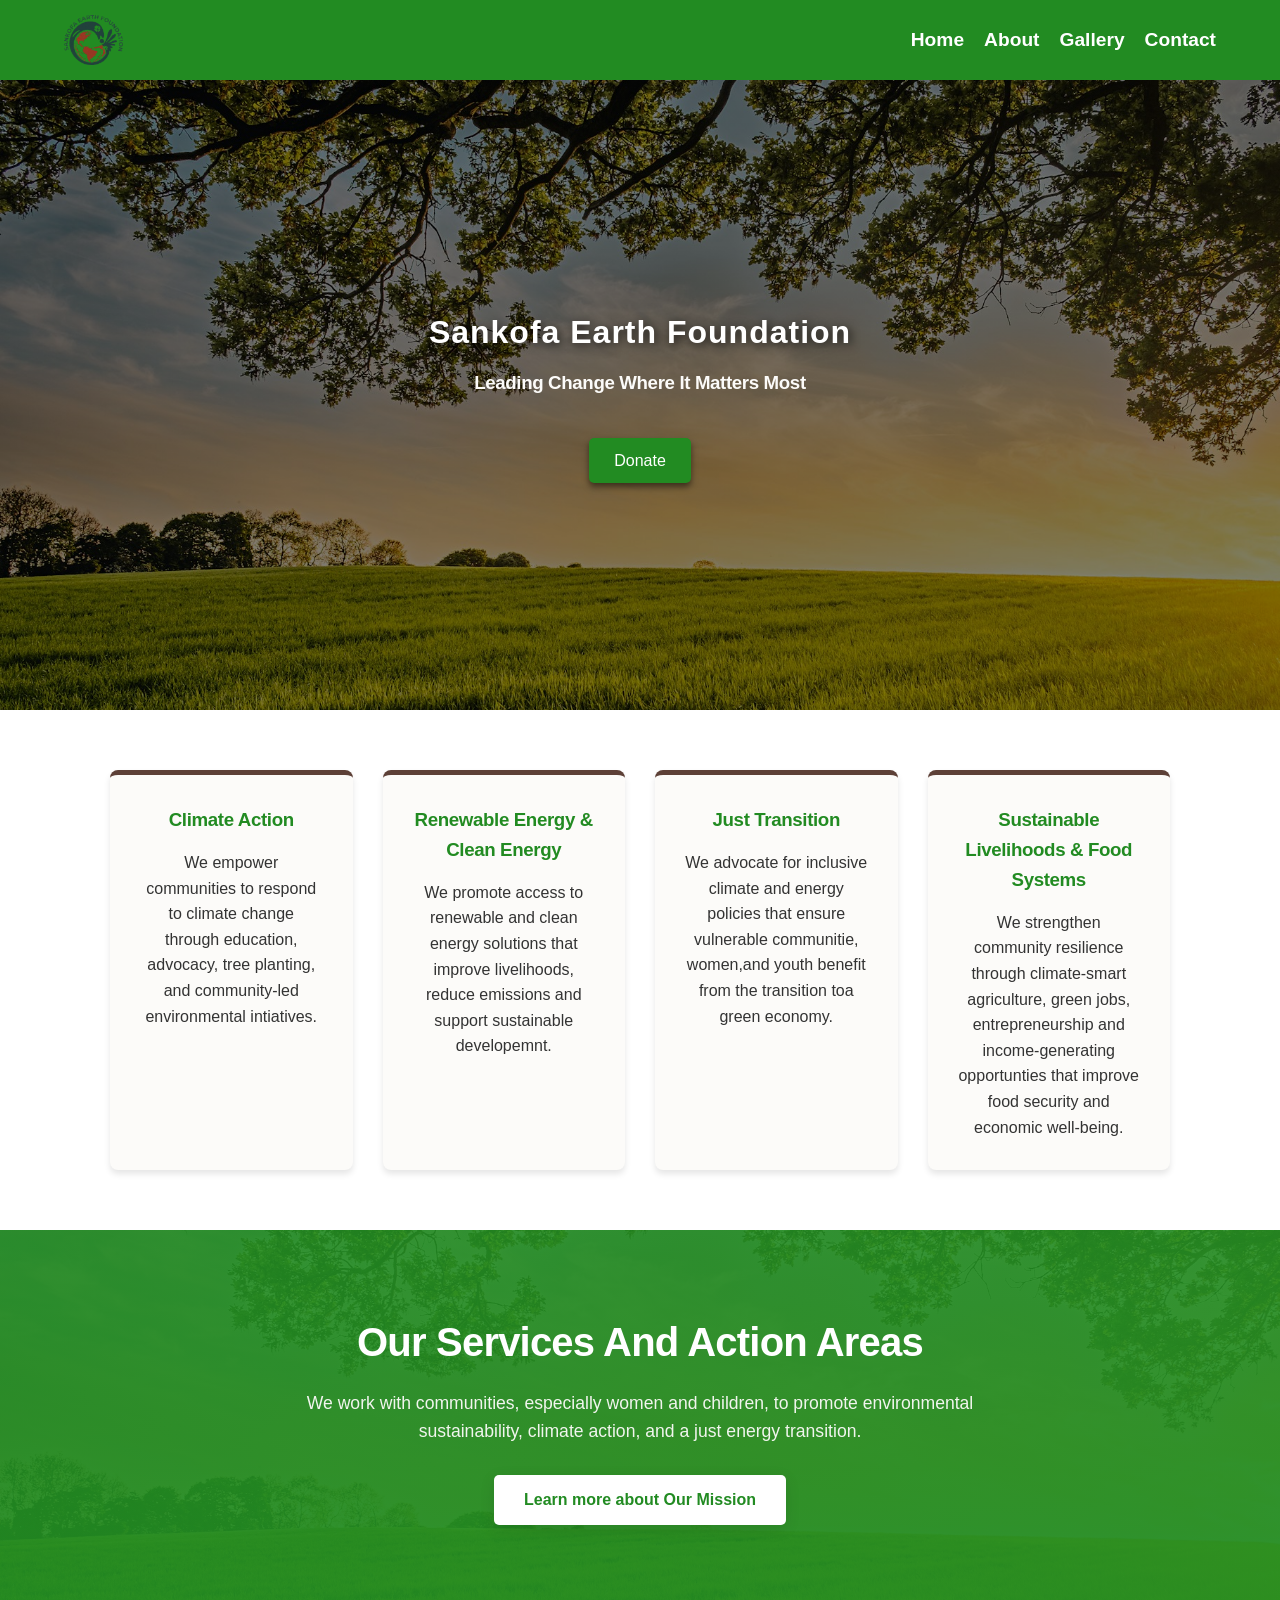
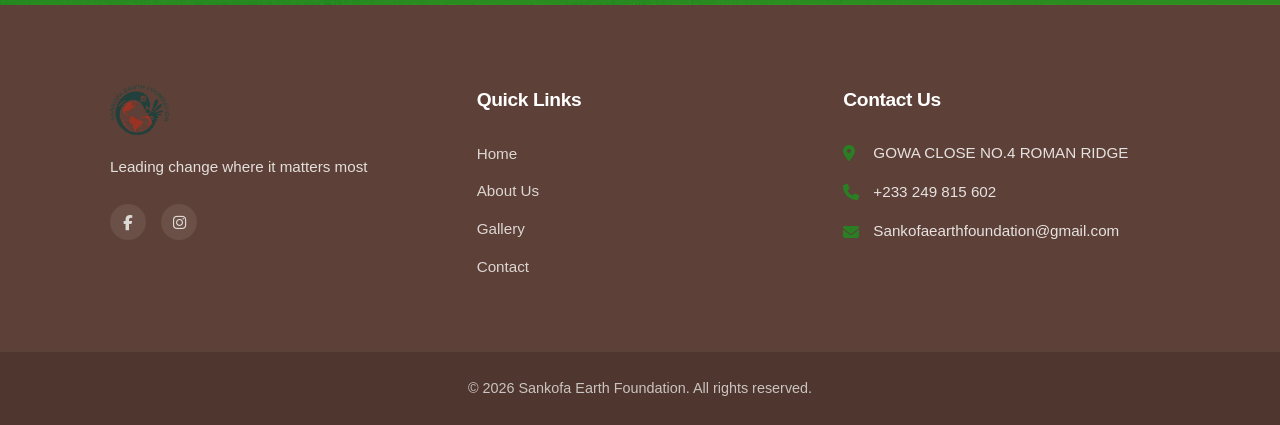
==== index.html @ bffb1e38 "Made a few changes to the footer and fixed some grammatical errors" ====
<!DOCTYPE html>
<html lang="en">
<head>
    <meta charset="UTF-8">
    <meta name="viewport" content="width=device-width, initial-scale=1.0">
    <title>Home</title>

    <link rel="stylesheet" href="styles.css">
    <link rel="stylesheet" href="https://cdnjs.cloudflare.com/ajax/libs/font-awesome/6.5.1/css/all.min.css">
</head>
<body>
   <header class="my-site-header">
   <div class="logo"><a href="index.html"><img src="images/g2.png" alt="Sankofa Earth Foundation"></a></div> 

   <input type="checkbox" id="menu-toggle" class="menu-checkbox">
   <label for="menu-toggle" class="hamburger-label">
    <span></span>
    <span></span>
    <span></span>
   </label>

   <nav class="nav-menu">
    <ul>
        <li><a href="index.html" class="active">Home</a></li>
        <li><a href="about.html">About</a></li>
        <li><a href="gallery.html">Gallery</a></li>
        <li><a href="contact.html">Contact</a></li>
    </ul>
   </nav>
</header>

<section class="hero">
    <div class="container">
<h1>Sankofa Earth Foundation</h1>
<h3>Leading Change Where It Matters Most</h3>

<a href="about.html" class="btn">Donate</a>
    </div>
</section>

<section class="mission">
<div class="container">
    <div class="mission-grid">

<div class="card">
<h3>Climate Action</h3>
<p>We empower communities to respond to climate change through education, advocacy, tree planting, and community-led environmental intiatives.</p>
</div>

<div class="card">
<h3>Renewable Energy & Clean Energy</h3>
<p>We promote access to renewable and clean energy solutions that improve livelihoods, reduce emissions and support sustainable developemnt.</p>
</div>

<div class="card">
    <h3>Just Transition</h3>
    <p>We advocate for inclusive climate and energy policies that ensure vulnerable communitie, women,and youth benefit from the transition toa green economy.</p>
</div>

<div class="card">
    <h3>Sustainable Livelihoods & Food Systems</h3>
    <p>We strengthen community resilience through climate-smart agriculture, green jobs, entrepreneurship and income-generating opportunties that improve food security and economic well-being.</p>
</div>

</div>
</div>
</section>

<section>
<div class="gallery-divider-banner">
    <div class="container divider-content">
        <h2>Our Services And Action Areas</h2>
        <p>We work with communities, especially women and children, to promote environmental sustainability, climate action, and a just energy transition.</p>
        <a href="about.html" class="banner-btn">Learn more about Our Mission</a>
    </div>
</div>    
</section>

<footer>
  <div class="container footer-grid">
    
    <div class="footer-col brand-col">
      <div class="logo">
        <img src="./images/g2.png" alt="Sankofa Earth Foundation" style="height: 50px;">
      </div>
      <p class="footer-desc">
        Leading change where it matters most
      </p>
      <div class="footer-socials">
        <a href="#" class="social-icon"><i class="fa-brands fa-facebook-f"></i></a>
        <a href="#" class="social-icon"><i class="fa-brands fa-instagram"></i></a>
      </div>
    </div>

    <div class="footer-col">
      <h3>Quick Links</h3>
      <ul>
        <li><a href="index.html">Home</a></li>
        <li><a href="about.html">About Us</a></li>
        <li><a href="gallery.html">Gallery</a></li>
        <li><a href="contact.html">Contact</a></li>
      </ul>
    </div>

    <div class="footer-col contact-col">
      <h3>Contact Us</h3>
      <p><i class="fa-solid fa-location-dot"></i> GOWA CLOSE NO.4 ROMAN RIDGE</p>
    
      <p><i class="fa-solid fa-phone"></i> +233 249 815 602</p>
      <p><i class="fa-solid fa-envelope"></i> Sankofaearthfoundation@gmail.com</p>
    </div>

  </div>

  <div class="footer-bottom">
    <div class="container">
      <p>&copy; 2026 Sankofa Earth Foundation. All rights reserved.</p>
    </div>
  </div>
</footer>

</body>
</html>
---- styles.css ----
:root {
    --forest-green:#228B22;
    --earth-brown: #5D4037;
    --off-white: #FCFBF9;
    --dark-text: #2C2C2C;
}

* {
    margin: 0;
    padding: 0;
    box-sizing: border-box;
}

body {
    font-family: 'Segoe UI', 'Segoe UI', Tahoma, Geneva, Verdana, sans-serif;
    color: #333333;
    line-height: 1.6;
    background-color: #ffffff;
}

h1, h2, h3, h4, h5, h6 {
    font-family: 'Segoe UI', Tahoma, Geneva, Verdana, sans-serif;
    color: var(--off-white);
    letter-spacing: -0.02em;
    font-weight: 700;
}

header {
    display: flex;
    justify-content: space-between;
    align-items: center;
    padding: 20px 5%;
    background-color: var(--forest-green);
    color: white;
}

header ul {
    display: flex;
    list-style: none;
}

header li {
    margin-left: 20px;
}

header a {
    font-family: 'Segoe UI', Tahoma, Geneva, Verdana, sans-serif;
    color: white;
    text-decoration: none;
    font-size: 1.2rem;
    font-weight: 600;
    transition: color 0.2s ease;
}

header a:hover {
    color: var(--earth-brown);
}

.logo img {
    height: 65px;
    width: auto;
    max-width: 100%;
    display: block;
}

.menu-checkbox {
    display: none;
}

.hamburger-label {
    display: none;
    cursor: pointer;
    flex-direction: column;
    gap: 5px;
    width: 30px;
}

.hamburger-label span {
    display: block;
    height: 3px;
    width: 100%;
    background-color: white;
    border-radius: 2px;
    transition: all 0.3s ease;
}

.hero {
    height: 70vh;
    display: flex;
    justify-content: center;
    align-items: center;
    text-align: center;
    background: linear-gradient(rgba(0,0,0,0.5),rgba(0,0,0,0.5)), url('./images/hero-bg.jpg');
    background-size: cover;
    background-position: center;
    background-attachment: fixed;
    color: white;
}

.hero h1{
    font-size: 3rem;
    margin-bottom: 10px;
    color: white;
    text-shadow: 2px 2px 10px rgba(0,0, 0, 0.7);
    font-weight: 700;
    letter-spacing: 1px;
}

.btn {
    box-shadow: 0 4px 6px rgba(0,0, 0, 0.5);
    transition: all 0.3s cubic-bezier(0.25, 0.8, 0.25, 1);
    display: inline-block;
    background-color: var(--forest-green);
    color: white;
    margin-top: 40px;
    padding: 10px 25px;
    text-decoration: none;
    border-radius: 5px;
}

.btn:hover{
    background-color: var(--earth-brown);
    transform: translateY(-2px);
    box-shadow: 0 7px 14px rgba(34, 139, 34, 0.2);
}

.container {
    max-width: 1100px;
    margin: 0 auto;
    padding: 0 20px;
}

.mission {
    padding: 60px 0;
    background-color: white;
}

.mission-grid {
    display: flex;
    gap: 30px;
}

.card {
    flex: 1;
    padding: 30px;
    background-color: var(--off-white);
    border-top: 5px solid var(--earth-brown);
    text-align: center;
    border-radius: 8px;
    box-shadow: 0 4px 6px rgba(0,0,0,0.1);
}

.card h3 {
    margin-bottom: 15px;
    color: var(--forest-green);
}

.hero h1{
    font-size: 2rem;
}

footer {
    background-color: var(--earth-brown);
    color: white;
    padding: 80px 0 0 0; 
    margin-top: 0 !important;
    border: none;
    text-align: left;
}

.footer-grid {
    display: flex;
    justify-content: space-between;
    gap: 40px;
    padding-bottom: 60px;
}

.footer-col {
    flex: 1;
}

/* Customizing specific columns */
.brand-col .logo {
    margin-bottom: 20px;
}

.footer-desc {
    color: var(--off-white);
    font-size: 0.95rem;
    opacity: 0.85;
    line-height: 1.6;
    margin-bottom: 25px;
    max-width: 320px;

}

.footer-col h3 {
    color: white;
    font-size: 1.2rem;
    margin-bottom: 25px;
    position: relative;
}

/* Clean lists for links */
.footer-col ul {
    list-style: none;
    padding: 0;
}

.footer-col li {
    margin-bottom: 12px;
}

.footer-col a {
    color: var(--off-white);
    text-decoration: none;
    font-size: 0.95rem;
    opacity: 0.8;
    transition: all 0.3s ease;
}

.footer-col a:hover {
    opacity: 1;
    color: var(--forest-green);
    padding-left: 5px; /* Subtle nudge animation on hover */
}

/* Contact information styles */
.contact-col p {
    font-size: 0.95rem;
    margin-bottom: 15px;
    opacity: 0.85;
    display: flex;
    align-items: center;
    gap: 10px;
}

.contact-col i {
    color: var(--forest-green); /* Green accents for icons */
    font-size: 1rem;
    width: 20px;
}

/* Brand social icons */
.footer-socials {
    display: flex;
    gap: 15px;
}

.footer-socials .social-icon {
    display: inline-flex;
    align-items: center;
    justify-content: center;
    width: 36px;
    height: 36px;
    background-color: rgba(255, 255, 255, 0.1);
    color: white;
    border-radius: 50%;
    transition: all 0.3s ease;
}

.footer-socials .social-icon:hover {
    background-color: var(--forest-green);
    transform: translateY(-3px);
}

/* Bottom Bar styling */
.footer-bottom {
    background-color: rgba(0, 0, 0, 0.15); 
    padding: 25px 0;
    text-align: center;
    border-top: 1px solid rgba(255, 255, 255, 0.05);
}

.footer-bottom p {
    font-size: 0.9rem;
    opacity: 0.7;
}

.concept-grid {
    display: flex;
    flex-wrap: wrap;
    justify-content: center;
    gap: 20px;
    padding: 40px 0;
}

.concept-card {
    background: #ffffff;
    width: 260px;
    padding: 40px 20px;
    border-radius: 12px;
    text-align: center;
    box-shadow: 0 10px 25px rgba(0,0,0,0.8);
    border: 1px solid #f0f0f0;
    transition: transform 0.3s ease;
}

.concept-card:hover {
    transform: translateY(-5px);
    border-color: transparent;
    box-shadow: 0 10px 20px rgba(0, 0, 0, 0.15);
}

.concept-icon img {
    width: 200px;
    height: auto;
    margin-bottom: 40px;
}

.concept-card h3 {
    color: var(--forest-green);
    font-size: 1.2rem;
    margin-bottom: 20px;
}

.circle-btn {
    display: inline-flex;
    align-items: center;
    justify-content: center;
    width: 35px;
    height: 35px;
    background-color: var(--earth-brown);
    color: white;
    border-radius: 50%;
    text-decoration: none;
    font-weight: bold;
}

.concept-title {
    font-size: 2.5rem;
    justify-content: center;
    text-align: center;
    color: var(--earth-brown);
    padding: 80px 0;
    margin-bottom: 40px;
}

.text-design {
    font-weight: bolder;
    font-size: 1.2rem;
}

.sankofa-quote {
    background-color: #228B22;
}

.concept {
    padding: 80px 0;
    background: linear-gradient(to bottom, #f9fbf9, #ffffff);
    text-align: center;
}

.blog-preview {
    background-color: #ffffff;
    padding: 80px 0;
    text-align: center;
}

.subtitle {
    color: var(--forest-green);
    font-weight: bold;
    text-transform: uppercase;
    letter-spacing: 1px;
    margin-bottom: 10px;
}

.main-title {
    font-size: 2.5rem;
    color: var(--off-white);
    line-height: 1.2;
    margin-bottom: 50px;
}

.blog-preview-green {
    background-color: var(--off-white);
    padding: 80px 0;
    text-align: center;
    margin-bottom: 0 !important;
    padding-bottom: 80px;
}

.subtitle-white {
    color: var(--forest-green);
    font-weight: bold;
    text-transform: uppercase;
    margin-bottom: 10px;
    opacity: 0.9;
}

.main-title-white {
    font-size: 2.5rem;
    color: var(--forest-green);
    line-height: 1.2;
    margin-bottom: 40px;
}

.contact-form input, .contact-form textarea {
    width: 100%;
    padding: 15px;
    margin-bottom: 25px;
    border: 1px solid #e0e0e0;
    border-radius: 8px;
    background-color: #f9fbf9;
    font-family: inherit;
    transition: all 0.3s ease;
}

.contact-info p{
    margin-bottom: 15px;
    font-size: 1.1rem;
}

.contact-info strong {
    color: var(--forest-green);
}

.contact-form, .contact-info {
    flex: 1;
}

.contact-form .btn {
    width: 100%;
    padding: 15px;
    background-color: var(--forest-green);
    color: white;
    border: none;
    cursor: pointer;
}

.split-view {
    display: flex;
    gap: 80px;
    align-items: center;
    padding: 100px 0;
}

.contact-form h2, .contact-info h2 {
    margin-bottom: 30px;
    font-size: 2rem;
    color: var(--earth-brown);
}

.contact-form input:focus, .contact-form textarea:focus {
    background-color: #ffffff;
    border-color: var(--forest-green);
    box-shadow: 0 0 8px rgba(34, 139, 34, 0.2);
    outline: none;
}

.nav ul li a.active {
    color: var(--earth-brown);
    font-weight: bold;
    border-bottom: 2px solid var(--earth-brown);
}

.photo-grid {
    display: grid;
    grid-template-columns: repeat(3, 1fr);
    gap: 20px;
    padding: 40px 0;
}

.photo-item {
    overflow: hidden;
    border-radius: 8px;
    height: 250px;
    background-color: #eee;
}

.photo-item img {
    width: 100%;
    height: 100%;
    object-fit: cover;
    transition: transform 0.3s ease; 
}

/* --- Team Section Base (Desktop Layout) --- */
.team-section {
  padding: 80px 0;
  background-color: var(--off-white);
  text-align: center;
}

.team-grid {
  display: flex;
  justify-content: center;
  gap: 40px;
  margin-top: 50px;
}

.team-card {
  flex: 1;
  display: flex;
  flex-direction: column;
  align-items: center;
  max-width: 220px;
}

.avatar-container {
  position: relative; 
  width: 150px;
  height: 150px;
  margin-bottom: 20px;
}

.team-avatar {
  width: 100%;
  height: 100%;
  object-fit: cover;
  border-radius: 50%; 
  background-color: #eee;
}

.member-name {
  font-size: 1.1rem;
  color: var(--dark-text);
  font-weight: 600;
}

.team-social-popup {
  position: absolute;
  bottom: -15px;
  left: 50%;
  transform: translateX(-50%) translateY(10px); 
  background-color: #1a1a1a; 
  display: flex;
  gap: 12px;
  padding: 8px 15px;
  border-radius: 4px;
  opacity: 0; 
  visibility: hidden;
  transition: all 0.3s ease;
  box-shadow: 0 4px 10px rgba(0,0,0,0.2);
}

.team-social-popup::before {
  content: '';
  position: absolute;
  top: -6px;
  left: 50%;
  transform: translateX(-50%);
  border-width: 0 6px 6px 6px;
  border-style: solid;
  border-color: transparent transparent #1a1a1a transparent;
}

.team-social-popup a {
  color: #ffffff;
  font-size: 0.85rem;
  transition: color 0.2s ease;
}

.team-social-popup a:hover {
  color: var(--forest-green); 
}

.avatar-container:hover .team-social-popup {
  opacity: 1;
  visibility: visible;
  transform: translateX(-50%) translateY(0); 
}

.section-title {
    font-size: 2.2rem;
    color: var(--earth-brown);
    text-align: center;
    margin: 50px;
}

.gallery-pics h2 {
    align-items: center;
    text-align: center;
    color: var(--forest-green);
    font-size:2.2rem;
    text-align: center;
    max-width: 800px;
    margin: 60px auto;
    line-height: 1.4;
}

.gallery-pics h2 strong {
    color: var(--earth-brown);
}

.vision {
    font-size: 1.4rem;
    justify-content: center;
    text-align: center;
    padding: 40px;
}

.vision h3 {
    color: var(--forest-green);
    font-weight: bolder;
}

.my-site-header {
    background-color: var(--forest-green);
    padding: 15px 5%;
    display: flex;
    justify-content: space-between;
    align-items: center;
}

.my-site-header .logo img {
    height: 50px;
    width: auto;
}

html {
    scroll-behavior: smooth;
}

h1, h2, h3 {
    letter-spacing: -0.02em;
    font-weight: 700;
}

.extra-info {
    font-size: x-large;
    color: #228B22;
}

.social-container {
    display: flex;
    gap: 20px;
    justify-content: center;
    padding: 10px;
}

.social-icon {
    font-size: 30px;
    color: #555555;
    text-decoration: none;
    transition: color 0.3s ease, transform 0.3s ease;
}

.facebook:hover {
    color: #1877f2;
    transform: scale(1.1);
}

.instagram:hover {
    color: #E1306C;
    transform: scale(1.1);
}

.gallery-divider-banner {
    background-color: var(--forest-green);
    background: linear-gradient(rgba(34, 139, 34, 0.9), rgba(34, 139, 34, 0.95)), url('./images/hero-bg.jpg');
    background-size: cover;
    background-position: center;
    padding: 80px 0;
    text-align: center;
    color: white;
    width: 100%;
}

.divider-content h2 {
    font-size: 2.5rem;
    color: white !important;
    margin-bottom: 15px;
    font-weight: 700;
}

.divider-content p {
    font-size: 1.1rem;
    color: var(--off-white);
    max-width: 750px;
    margin: 0 auto 30px auto;
    opacity: 0.95;
    line-height: 1.6;
}

.banner-btn {
    display: inline-block;
    background-color: white;
    color: var(--forest-green) !important;
    padding: 12px 30px;
    text-decoration: none;
    border-radius: 5px;
    font-weight: 600;
    transition: all 0.3s ease;
    box-shadow: 0 4px 15px rgba(0, 0, 0, 0.1);
}

.banner-btn:hover {
    background-color: var(--earth-brown);
    color: white !important;
    transform: translate(-2px);
    box-shadow: 0 6px 20px rgba(0, 0, 0, 0.15);
}

/* ===================================================
   CONTACT PAGE MAP VIEW STYLING
   =================================================== */
.contact-map-section {
    width: 100%;
    height: 450px;
    margin-top: 60px; 
    display: block;
    line-height: 0; 
    background-color: var(--off-white);
}

.contact-map-section iframe {
    width: 100%;
    height: 100%;
    filter: grayscale(10%) contrast(105%); 
    transition: filter 0.3s ease;
}

.contact-map-section iframe:hover {
    filter: grayscale(0%) contrast(100%);
}




/* ===================================================
   MEDIA QUERIES (Organized cleanly by width rules)
   =================================================== */

/* Tablet Responsive Views */
@media (max-width: 900px){
    .photo-grid {
        grid-template-columns: repeat(2, 1fr);
    }
}

/* Global Mobile Viewports */
@media screen and (max-width: 768px) {
    header, .my-site-header {
        display: flex !important;
        flex-direction: row !important;
        justify-content: space-between !important;
        align-items: center !important;
        position: relative;
        padding: 15px 5%;
    }
 
    header nav ul a, .nav-menu ul a {
        font-size: 1.3rem !important;
    }

    logo img {
        height: 50px !important;
    }

    .hero {
        background-attachment: scroll !important;
        height: 50vh;
    }

    header ul {
        flex-direction: column;
        gap: 10px;
        padding: 0;
    }

.hamburger-label {
    display: flex !important;
}

    .nav-menu {
position: absolute;
top: 100%;
left: 0;
width: 100%;
background-color: var(--forest-green);
max-height: 0;
overflow: hidden;
transition: max-height 0.3s ease-in-out;
z-index: 100;
}

    .nav-menu ul {
        display: flex;
        flex-direction: column !important;
        align-items: center;
        gap: 15px;
        padding: 20px 0;
        list-style: none;
    }

    header li, .my-site-header li {
        margin-left: 0 !important;
    }

    .menu-checkbox:checked ~ .nav-menu {
        max-height: 300px !important;
    }

    .menu-checkbox:checked + .hamburger-label span:nth-child(1) {
        transform: rotate(45deg) translate(5px, 5px);
    }

    .menu-checkbox:checked + .hamburger-label span:nth-child(2) {
        opacity: 0;
    }

    .menu-checkbox:checked + .hamburger-label span:nth-child(3) {
        transform: rotate(-45deg) translate(6px, -7px);
    }

    .hero h1 {
        font-size: 1.8rem !important;
    }

    .main-title, .main-title-white, .concept-title {
        font-size: 1.8rem;
        padding: 30px 10px;
        margin-bottom: 20px;
    }

    .section-title {
        font-size: 1.6rem;
        margin: 25px 10px;
    }

    .container {
        padding: 0 15px;
    }

    .mission, .concept, .blog-preview, .blog-preview-green {
        padding: 40px 15px;
    }

    .footer-grid {
        flex-direction: column;
        gap: 40px;
        text-align: center;
    }

    .footer-col {
        display: flex;
        flex-direction: column;
        align-items: center;
    }

    .footer-socials {
        justify-content: center;
    }

    .contact-col p {
        justify-content: center;
    }

    .footer-desc {
        max-width: 100%;
    }

    .mission-grid, .split-view { 
        flex-direction: column;
        gap: 40px;
    }

    .vision {
        font-size: 1.1rem;
        padding: 20px 10px;
    }

    .team-grid {
        flex-direction: column;
        align-items: center;
        gap: 50px;
    }

    .team-card {
        flex: 1;
        display: flex;
        flex-direction: column;
        align-items: center;
        max-width: 220px;
        text-align: center;
    }

    .gallery-divider-banner {
        padding: 50px 20px !important;
    }

    .divider-content h2 {
        font-size: 1.8rem !important;
    }


    .contact-map-section {
        height: 320px !important; 
        margin-top: 40px;
    }

}

/* Extra Small Mobile Layouts */
@media (max-width: 600px) {
    .photo-grid {
        grid-template-columns: 1fr;
    }
}
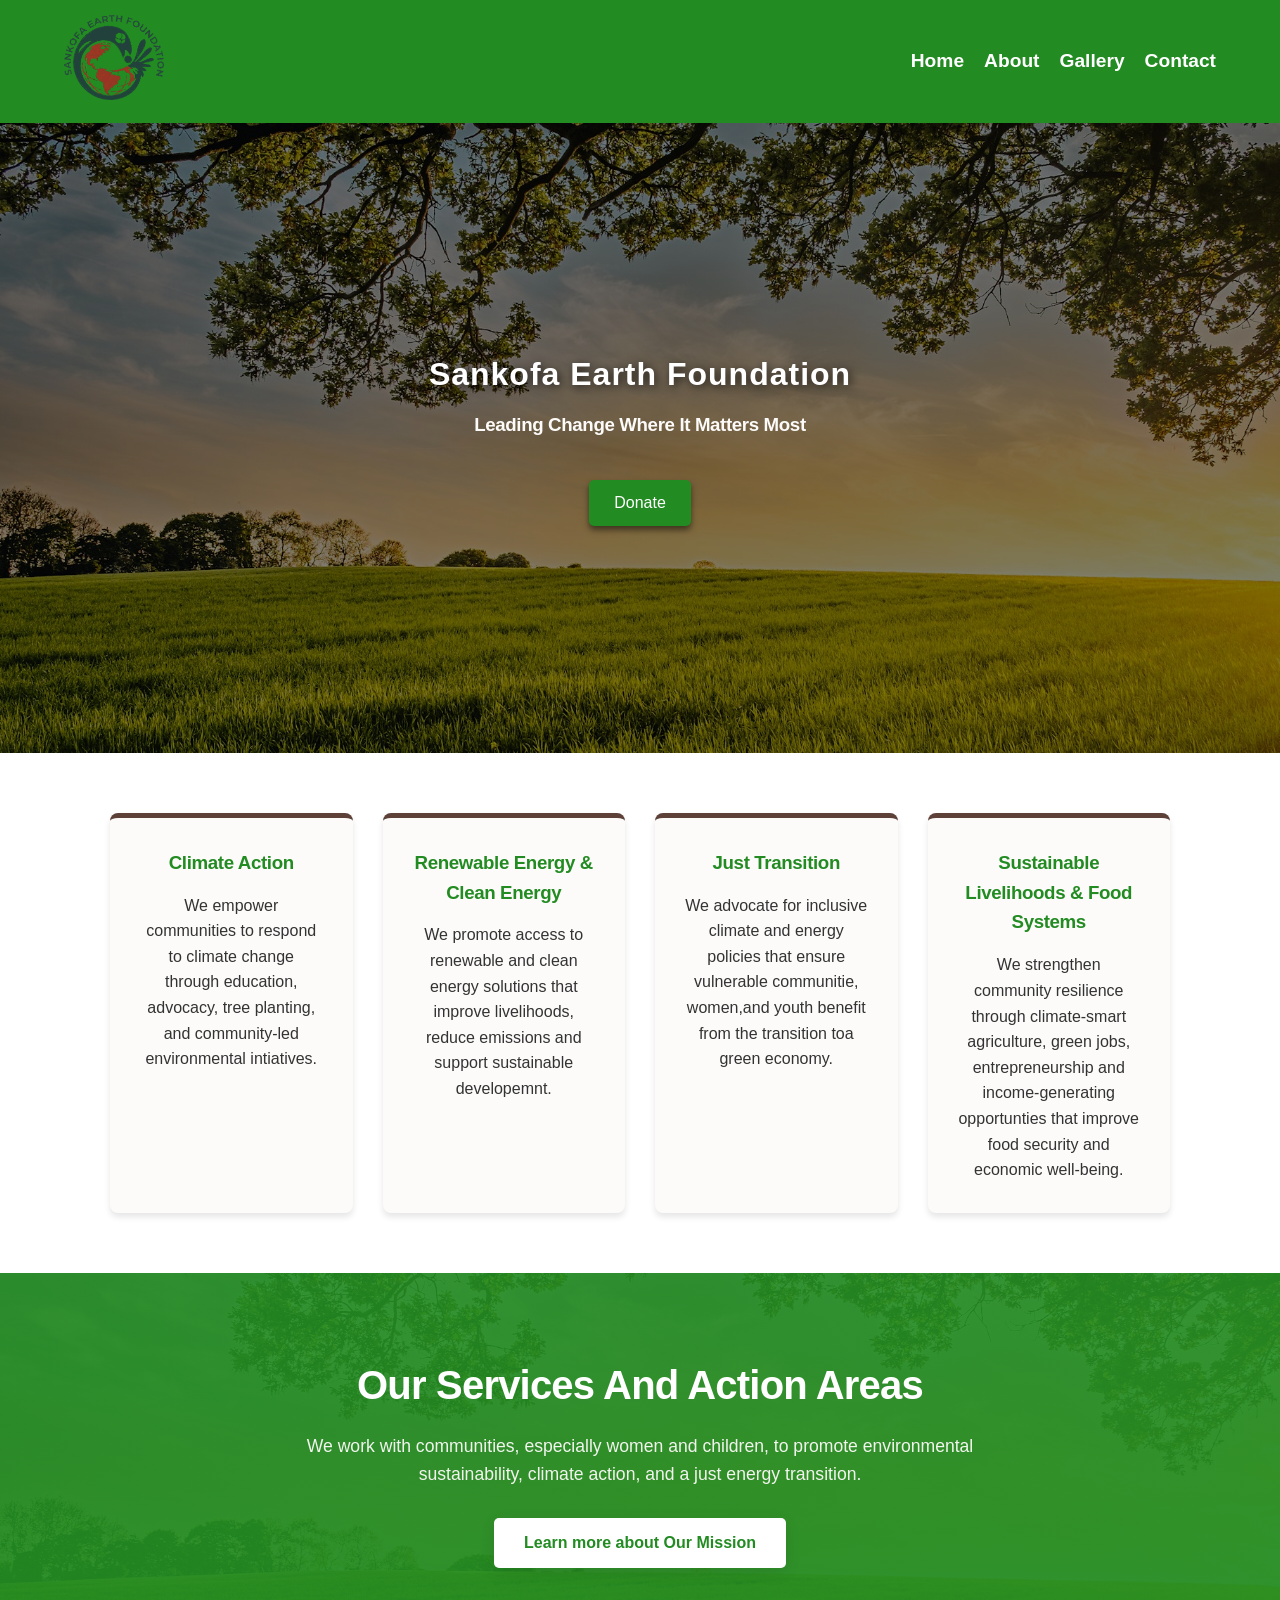
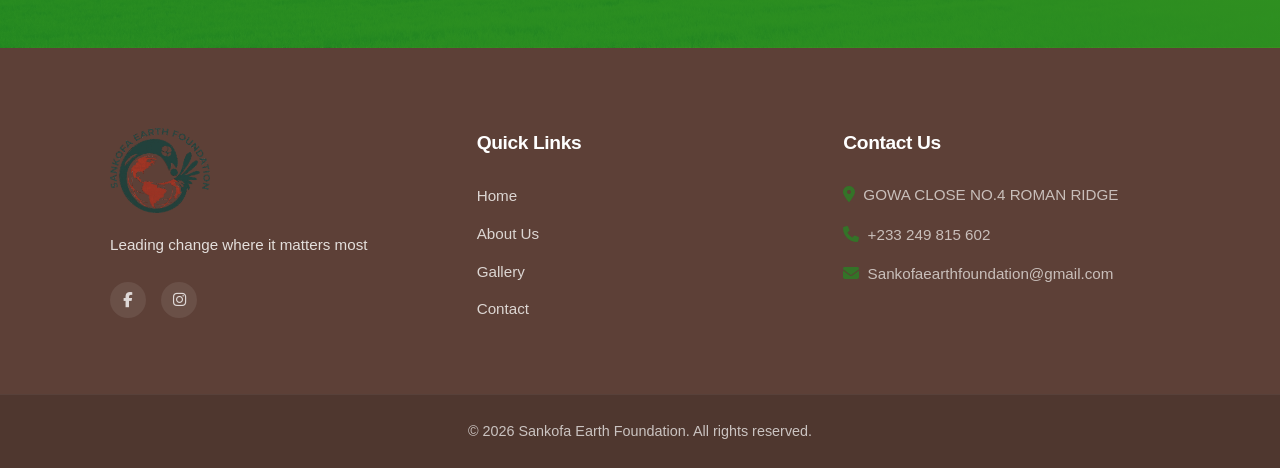
==== commit 9a5ae8ad: "worked on social links in the footer and worked on form for contact page" ====
--- a/index.html
+++ b/index.html
@@ -87,8 +87,8 @@
         Leading change where it matters most
       </p>
       <div class="footer-socials">
-        <a href="#" class="social-icon"><i class="fa-brands fa-facebook-f"></i></a>
-        <a href="#" class="social-icon"><i class="fa-brands fa-instagram"></i></a>
+        <a href="https://www.facebook.com/share/17nPXtnWMn/" class="social-icon"><i class="fa-brands fa-facebook-f"></i></a>
+        <a href="https://www.instagram.com/p/DZ0XT1hjO1_/?img_index=4&igsh=MW5reG1qZGVjbDJneQ==" class="social-icon"><i class="fa-brands fa-instagram"></i></a>
       </div>
     </div>
 
@@ -104,10 +104,10 @@
 
     <div class="footer-col contact-col">
       <h3>Contact Us</h3>
-      <p><i class="fa-solid fa-location-dot"></i> GOWA CLOSE NO.4 ROMAN RIDGE</p>
+      <p><a href="https://maps.app.goo.gl/UdKcqqeoEw8A9JYL8" target="_blank" rel="noopener noreferrer" class="footer-map-link"><i class="fa-solid fa-location-dot"></i>GOWA CLOSE NO.4 ROMAN RIDGE</a></p>
     
-      <p><i class="fa-solid fa-phone"></i> +233 249 815 602</p>
-      <p><i class="fa-solid fa-envelope"></i> Sankofaearthfoundation@gmail.com</p>
+      <p><a href="tel:+233249815602" class="footer-map-link"><i class="fa-solid fa-phone"></i> +233 249 815 602</a></p>
+      <p><a href="mailto:Sankofaearthfoundation@gmail.com" class="footer-map-link"> <i class="fa-solid fa-envelope"></i> Sankofaearthfoundation@gmail.com </a></p>
     </div>
 
   </div>
--- a/styles.css
+++ b/styles.css
@@ -57,12 +57,15 @@
 }
 
 .logo img {
-    height: 65px;
-    width: auto;
+    height: 85px !important;
+    width: auto !important;
     max-width: 100%;
     display: block;
 }
 
+.logo a {
+    display: inline-block;
+}
 .menu-checkbox {
     display: none;
 }
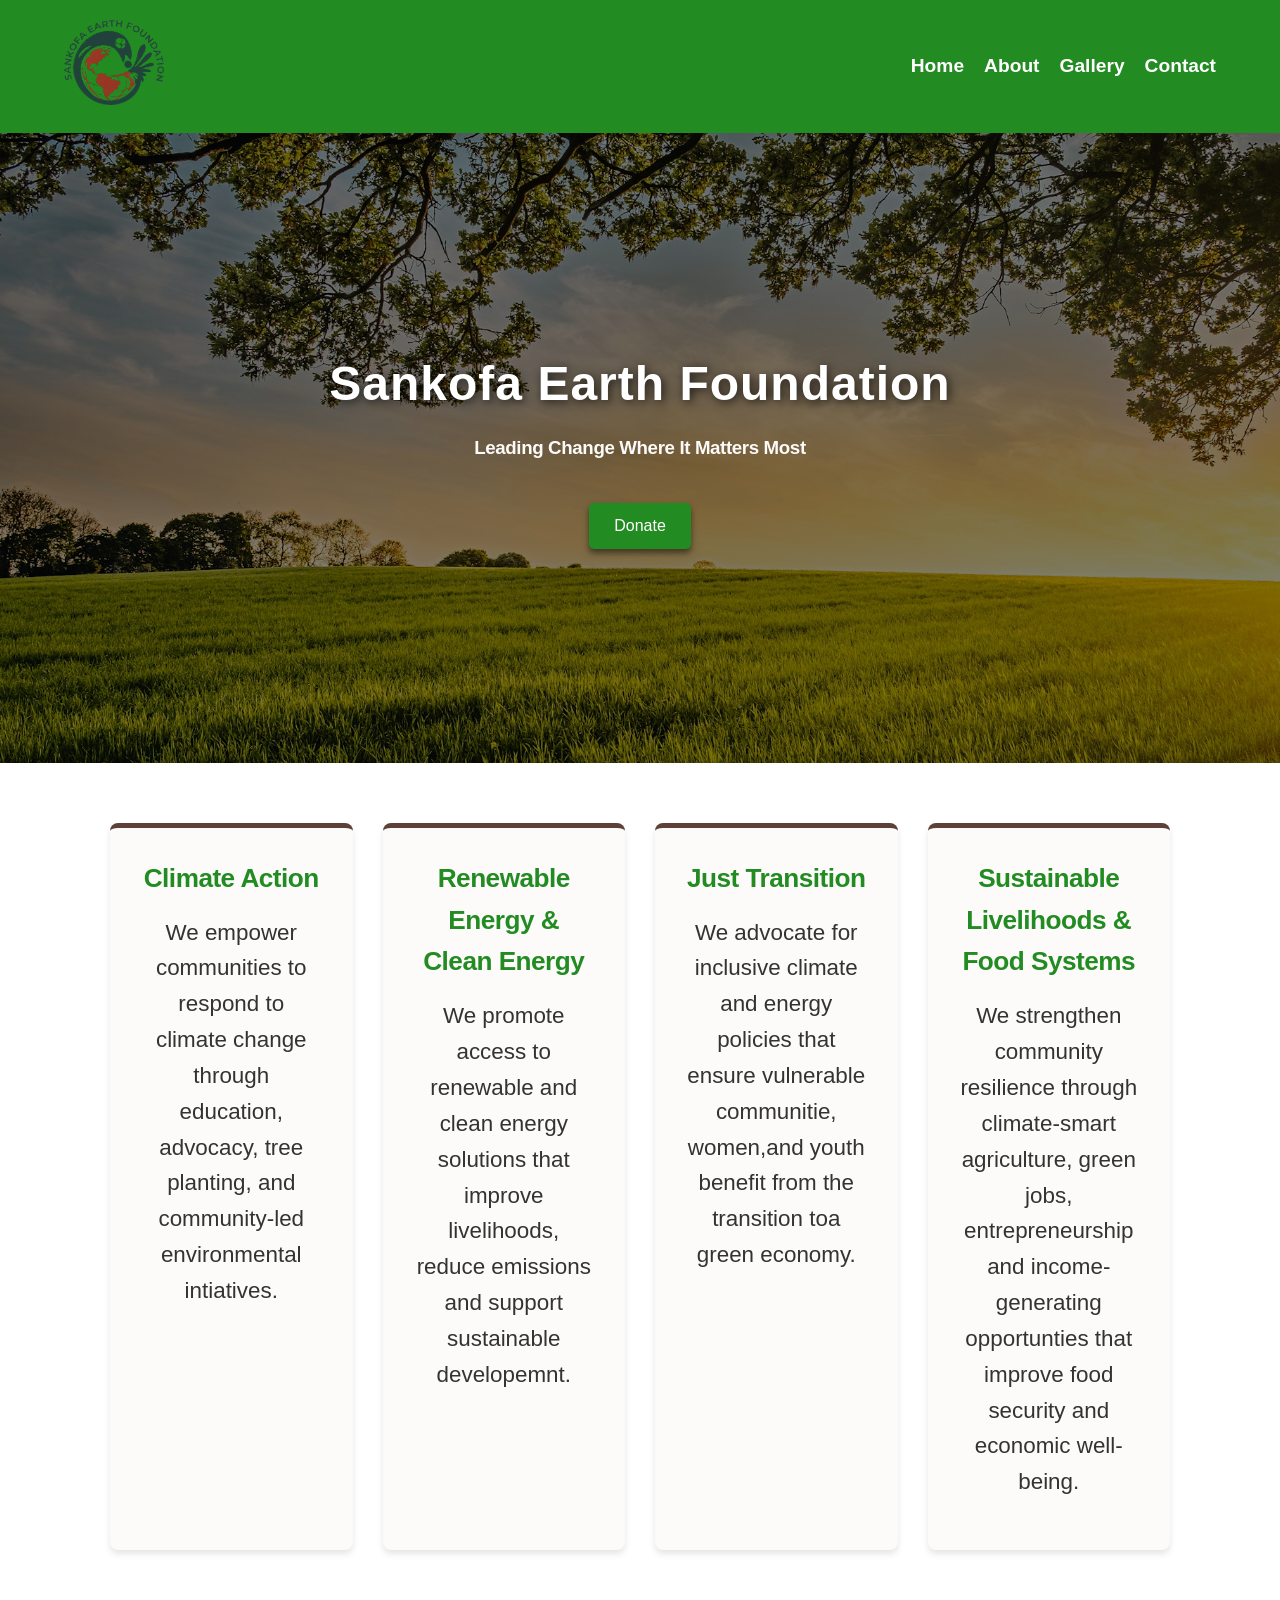
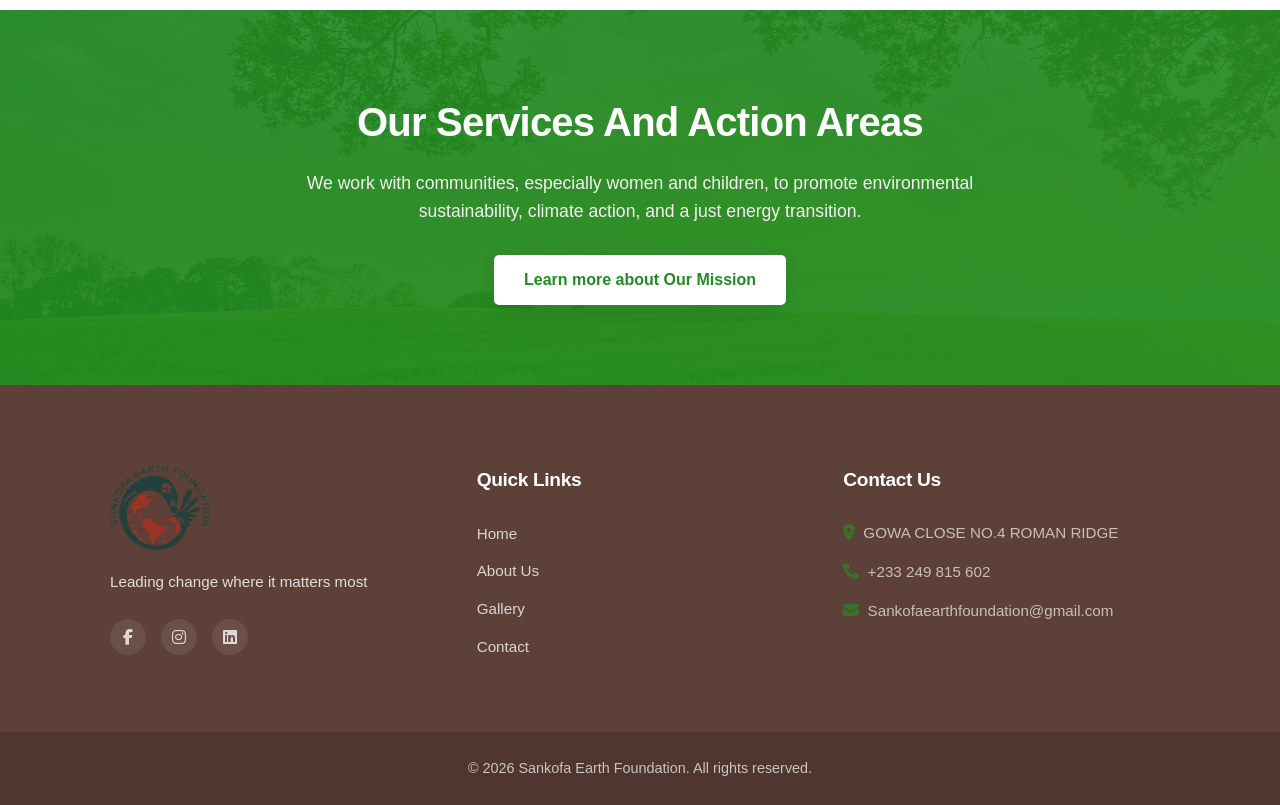
==== commit c304ac52: "Worked on merging contact and donate, worked on team bios, added pictures and changed gallery layout" ====
--- a/index.html
+++ b/index.html
@@ -34,7 +34,7 @@
 <h1>Sankofa Earth Foundation</h1>
 <h3>Leading Change Where It Matters Most</h3>
 
-<a href="about.html" class="btn">Donate</a>
+<a href="donate.html" class="btn">Donate</a>
     </div>
 </section>
 
@@ -89,6 +89,7 @@
       <div class="footer-socials">
         <a href="https://www.facebook.com/share/17nPXtnWMn/" class="social-icon"><i class="fa-brands fa-facebook-f"></i></a>
         <a href="https://www.instagram.com/p/DZ0XT1hjO1_/?img_index=4&igsh=MW5reG1qZGVjbDJneQ==" class="social-icon"><i class="fa-brands fa-instagram"></i></a>
+        <a href="https://www.linkedin.com/company/sankofa-earth-foundation/" class="social-icon"><i class="fa-brands fa-linkedin"></i></a>
       </div>
     </div>
 
--- a/styles.css
+++ b/styles.css
@@ -1,23 +1,57 @@
+/* ==========================================================================
+   TABLE OF CONTENTS
+   --------------------------------------------------------------------------
+   #1. ROOT & VARIABLES
+   #2. RESETS & BASE STYLES
+   #3. TYPOGRAPHY
+   #4. GLOBAL LAYOUT & CONTAINERS
+   #5. HEADER & NAVIGATION
+   #6. BUTTONS & UI COMPONENTS
+   #7. HOME / HERO SECTION
+   #8. CARDS & GRID COMPONENTS
+   #9. TEAM SECTION
+   #10. GALLERY & MEDIA SECTIONS
+   #11. CONTACT & DONATION FORM SECTIONS
+   #12. FOOTER
+   #13. MEDIA QUERIES (RESPONSIVE)
+   ========================================================================== */
+
+
+/* ==========================================================================
+   #1. ROOT & VARIABLES
+   ========================================================================== */
 :root {
-    --forest-green:#228B22;
+    --forest-green: #228B22;
     --earth-brown: #5D4037;
     --off-white: #FCFBF9;
     --dark-text: #2C2C2C;
 }
 
+
+/* ==========================================================================
+   #2. RESETS & BASE STYLES
+   ========================================================================== */
 * {
     margin: 0;
     padding: 0;
     box-sizing: border-box;
 }
 
+html {
+    scroll-behavior: smooth;
+}
+
 body {
-    font-family: 'Segoe UI', 'Segoe UI', Tahoma, Geneva, Verdana, sans-serif;
+    font-family: 'Segoe UI', Tahoma, Geneva, Verdana, sans-serif;
     color: #333333;
     line-height: 1.6;
     background-color: #ffffff;
 }
 
+
+/* ==========================================================================
+   #3. TYPOGRAPHY
+   ========================================================================== */
 h1, h2, h3, h4, h5, h6 {
     font-family: 'Segoe UI', Tahoma, Geneva, Verdana, sans-serif;
     color: var(--off-white);
@@ -25,13 +59,97 @@
     font-weight: 700;
 }
 
-header {
+.main-title {
+    font-size: 2.5rem;
+    color: var(--off-white);
+    line-height: 1.2;
+    margin-bottom: 50px;
+}
+
+.main-title-white {
+    font-size: 2.5rem;
+    color: var(--forest-green);
+    line-height: 1.2;
+    margin-bottom: 40px;
+}
+
+.subtitle {
+    color: var(--forest-green);
+    font-weight: bold;
+    text-transform: uppercase;
+    letter-spacing: 1px;
+    margin-bottom: 10px;
+}
+
+.subtitle-white {
+    color: var(--forest-green);
+    font-weight: bold;
+    text-transform: uppercase;
+    margin-bottom: 10px;
+    opacity: 0.9;
+}
+
+.section-title {
+    font-size: 2.2rem;
+    color: var(--earth-brown);
+    text-align: center;
+    margin: 50px;
+}
+
+.text-design {
+    font-weight: bolder;
+    font-size: 1.2rem;
+}
+
+.extra-info {
+    font-size: x-large;
+    color: #228B22;
+}
+
+
+/* ==========================================================================
+   #4. GLOBAL LAYOUT & CONTAINERS
+   ========================================================================== */
+.container {
+    max-width: 1100px;
+    margin: 0 auto;
+    padding: 0 20px;
+}
+
+.divider {
+    border: 0;
+    border-top: 1px solid #e0e0e0;
+    margin: 30px 0;
+}
+
+
+/* ==========================================================================
+   #5. HEADER & NAVIGATION
+   ========================================================================== */
+header, 
+.my-site-header {
     display: flex;
     justify-content: space-between;
     align-items: center;
     padding: 20px 5%;
     background-color: var(--forest-green);
     color: white;
+}
+
+.my-site-header .logo img {
+    height: 50px;
+    width: auto;
+}
+
+.logo img {
+    height: 85px !important;
+    width: auto !important;
+    max-width: 100%;
+    display: block;
+}
+
+.logo a {
+    display: inline-block;
 }
 
 header ul {
@@ -56,16 +174,13 @@
     color: var(--earth-brown);
 }
 
-.logo img {
-    height: 85px !important;
-    width: auto !important;
-    max-width: 100%;
-    display: block;
-}
-
-.logo a {
-    display: inline-block;
-}
+.nav ul li a.active {
+    color: var(--earth-brown);
+    font-weight: bold;
+    border-bottom: 2px solid var(--earth-brown);
+}
+
+/* Mobile Nav Toggle Controls */
 .menu-checkbox {
     display: none;
 }
@@ -87,30 +202,12 @@
     transition: all 0.3s ease;
 }
 
-.hero {
-    height: 70vh;
-    display: flex;
-    justify-content: center;
-    align-items: center;
-    text-align: center;
-    background: linear-gradient(rgba(0,0,0,0.5),rgba(0,0,0,0.5)), url('./images/hero-bg.jpg');
-    background-size: cover;
-    background-position: center;
-    background-attachment: fixed;
-    color: white;
-}
-
-.hero h1{
-    font-size: 3rem;
-    margin-bottom: 10px;
-    color: white;
-    text-shadow: 2px 2px 10px rgba(0,0, 0, 0.7);
-    font-weight: 700;
-    letter-spacing: 1px;
-}
-
+
+/* ==========================================================================
+   #6. BUTTONS & UI COMPONENTS
+   ========================================================================== */
 .btn {
-    box-shadow: 0 4px 6px rgba(0,0, 0, 0.5);
+    box-shadow: 0 4px 6px rgba(0, 0, 0, 0.5);
     transition: all 0.3s cubic-bezier(0.25, 0.8, 0.25, 1);
     display: inline-block;
     background-color: var(--forest-green);
@@ -121,200 +218,29 @@
     border-radius: 5px;
 }
 
-.btn:hover{
+.btn:hover {
     background-color: var(--earth-brown);
     transform: translateY(-2px);
     box-shadow: 0 7px 14px rgba(34, 139, 34, 0.2);
 }
 
-.container {
-    max-width: 1100px;
-    margin: 0 auto;
-    padding: 0 20px;
-}
-
-.mission {
-    padding: 60px 0;
+.banner-btn {
+    display: inline-block;
     background-color: white;
-}
-
-.mission-grid {
-    display: flex;
-    gap: 30px;
-}
-
-.card {
-    flex: 1;
-    padding: 30px;
-    background-color: var(--off-white);
-    border-top: 5px solid var(--earth-brown);
-    text-align: center;
-    border-radius: 8px;
-    box-shadow: 0 4px 6px rgba(0,0,0,0.1);
-}
-
-.card h3 {
-    margin-bottom: 15px;
-    color: var(--forest-green);
-}
-
-.hero h1{
-    font-size: 2rem;
-}
-
-footer {
+    color: var(--forest-green) !important;
+    padding: 12px 30px;
+    text-decoration: none;
+    border-radius: 5px;
+    font-weight: 600;
+    transition: all 0.3s ease;
+    box-shadow: 0 4px 15px rgba(0, 0, 0, 0.1);
+}
+
+.banner-btn:hover {
     background-color: var(--earth-brown);
-    color: white;
-    padding: 80px 0 0 0; 
-    margin-top: 0 !important;
-    border: none;
-    text-align: left;
-}
-
-.footer-grid {
-    display: flex;
-    justify-content: space-between;
-    gap: 40px;
-    padding-bottom: 60px;
-}
-
-.footer-col {
-    flex: 1;
-}
-
-/* Customizing specific columns */
-.brand-col .logo {
-    margin-bottom: 20px;
-}
-
-.footer-desc {
-    color: var(--off-white);
-    font-size: 0.95rem;
-    opacity: 0.85;
-    line-height: 1.6;
-    margin-bottom: 25px;
-    max-width: 320px;
-
-}
-
-.footer-col h3 {
-    color: white;
-    font-size: 1.2rem;
-    margin-bottom: 25px;
-    position: relative;
-}
-
-/* Clean lists for links */
-.footer-col ul {
-    list-style: none;
-    padding: 0;
-}
-
-.footer-col li {
-    margin-bottom: 12px;
-}
-
-.footer-col a {
-    color: var(--off-white);
-    text-decoration: none;
-    font-size: 0.95rem;
-    opacity: 0.8;
-    transition: all 0.3s ease;
-}
-
-.footer-col a:hover {
-    opacity: 1;
-    color: var(--forest-green);
-    padding-left: 5px; /* Subtle nudge animation on hover */
-}
-
-/* Contact information styles */
-.contact-col p {
-    font-size: 0.95rem;
-    margin-bottom: 15px;
-    opacity: 0.85;
-    display: flex;
-    align-items: center;
-    gap: 10px;
-}
-
-.contact-col i {
-    color: var(--forest-green); /* Green accents for icons */
-    font-size: 1rem;
-    width: 20px;
-}
-
-/* Brand social icons */
-.footer-socials {
-    display: flex;
-    gap: 15px;
-}
-
-.footer-socials .social-icon {
-    display: inline-flex;
-    align-items: center;
-    justify-content: center;
-    width: 36px;
-    height: 36px;
-    background-color: rgba(255, 255, 255, 0.1);
-    color: white;
-    border-radius: 50%;
-    transition: all 0.3s ease;
-}
-
-.footer-socials .social-icon:hover {
-    background-color: var(--forest-green);
-    transform: translateY(-3px);
-}
-
-/* Bottom Bar styling */
-.footer-bottom {
-    background-color: rgba(0, 0, 0, 0.15); 
-    padding: 25px 0;
-    text-align: center;
-    border-top: 1px solid rgba(255, 255, 255, 0.05);
-}
-
-.footer-bottom p {
-    font-size: 0.9rem;
-    opacity: 0.7;
-}
-
-.concept-grid {
-    display: flex;
-    flex-wrap: wrap;
-    justify-content: center;
-    gap: 20px;
-    padding: 40px 0;
-}
-
-.concept-card {
-    background: #ffffff;
-    width: 260px;
-    padding: 40px 20px;
-    border-radius: 12px;
-    text-align: center;
-    box-shadow: 0 10px 25px rgba(0,0,0,0.8);
-    border: 1px solid #f0f0f0;
-    transition: transform 0.3s ease;
-}
-
-.concept-card:hover {
-    transform: translateY(-5px);
-    border-color: transparent;
-    box-shadow: 0 10px 20px rgba(0, 0, 0, 0.15);
-}
-
-.concept-icon img {
-    width: 200px;
-    height: auto;
-    margin-bottom: 40px;
-}
-
-.concept-card h3 {
-    color: var(--forest-green);
-    font-size: 1.2rem;
-    margin-bottom: 20px;
+    color: white !important;
+    transform: translate(-2px);
+    box-shadow: 0 6px 20px rgba(0, 0, 0, 0.15);
 }
 
 .circle-btn {
@@ -330,6 +256,119 @@
     font-weight: bold;
 }
 
+
+/* ==========================================================================
+   #7. HOME / HERO SECTION
+   ========================================================================== */
+.hero {
+    height: 70vh;
+    display: flex;
+    justify-content: center;
+    align-items: center;
+    text-align: center;
+    background: linear-gradient(rgba(0,0,0,0.5), rgba(0,0,0,0.5)), url('./images/hero-bg.jpg');
+    background-size: cover;
+    background-position: center;
+    background-attachment: fixed;
+    color: white;
+}
+
+.hero h1 {
+    font-size: 3rem;
+    margin-bottom: 10px;
+    color: white;
+    text-shadow: 2px 2px 10px rgba(0, 0, 0, 0.7);
+    font-weight: 700;
+    letter-spacing: 1px;
+}
+
+.sankofa-quote {
+    background-color: #228B22;
+}
+
+.blog-preview {
+    background-color: #ffffff;
+    padding: 80px 0;
+    text-align: center;
+}
+
+.blog-preview-green {
+    background-color: var(--off-white);
+    padding: 80px 0;
+    text-align: center;
+    margin-bottom: 0 !important;
+}
+
+
+/* ==========================================================================
+   #8. CARDS & GRID COMPONENTS
+   ========================================================================== */
+/* Mission & Vision */
+.mission {
+    padding: 60px 0;
+    font-size: 1.4rem;
+    justify-content: center;
+    text-align: center;
+    background-color: transparent !important;
+}
+
+.mission-grid {
+    display: flex;
+    gap: 30px;
+}
+
+.card {
+    flex: 1;
+    padding: 30px;
+    background-color: var(--off-white);
+    border-top: 5px solid var(--earth-brown);
+    text-align: center;
+    border-radius: 8px;
+    box-shadow: 0 4px 6px rgba(0,0,0,0.1);
+}
+
+.card h3 {
+    margin-bottom: 15px;
+    color: var(--forest-green);
+}
+
+.vision-container {
+    display: flex;
+    gap: 2.5rem;
+    padding: 0 4rem;
+    align-items: flex-start;
+    background-color: var(--off-white);
+    border-radius: 12px;
+}
+
+.vision-container div {
+    flex: 1;
+}
+
+.vision {
+    font-size: 1.4rem;
+    justify-content: center;
+    text-align: center;
+    padding: 40px;
+}
+
+.vision p, .mission p {
+    margin-bottom: 1.25rem;
+    line-height: 1.6;
+}
+
+.vision h3, .mission h3 {
+    color: var(--forest-green);
+    font-weight: bolder;
+}
+
+/* Concept Grid */
+.concept {
+    padding: 80px 0;
+    background: linear-gradient(to bottom, #f9fbf9, #ffffff);
+    text-align: center;
+}
+
 .concept-title {
     font-size: 2.5rem;
     justify-content: center;
@@ -339,66 +378,381 @@
     margin-bottom: 40px;
 }
 
-.text-design {
-    font-weight: bolder;
+.concept-grid {
+    display: flex;
+    flex-wrap: wrap;
+    justify-content: center;
+    gap: 20px;
+    padding: 40px 0;
+}
+
+.concept-card {
+    background: #ffffff;
+    width: 260px;
+    padding: 40px 20px;
+    border-radius: 12px;
+    text-align: center;
+    box-shadow: 0 10px 25px rgba(0,0,0,0.8);
+    border: 1px solid #f0f0f0;
+    transition: transform 0.3s ease;
+}
+
+.concept-card:hover {
+    transform: translateY(-5px);
+    border-color: transparent;
+    box-shadow: 0 10px 20px rgba(0, 0, 0, 0.15);
+}
+
+.concept-card h3 {
+    color: var(--forest-green);
     font-size: 1.2rem;
-}
-
-.sankofa-quote {
-    background-color: #228B22;
-}
-
-.concept {
+    margin-bottom: 20px;
+}
+
+.concept-icon img {
+    width: 200px;
+    height: auto;
+    margin-bottom: 40px;
+}
+
+
+/* ==========================================================================
+   #9. TEAM SECTION
+   ========================================================================== */
+.team-section {
     padding: 80px 0;
-    background: linear-gradient(to bottom, #f9fbf9, #ffffff);
-    text-align: center;
-}
-
-.blog-preview {
-    background-color: #ffffff;
-    padding: 80px 0;
-    text-align: center;
-}
-
-.subtitle {
-    color: var(--forest-green);
+    background-color: var(--off-white);
+    text-align: center;
+}
+
+.team-grid {
+    display: flex;
+    justify-content: center;
+    gap: 40px;
+    margin-top: 50px;
+}
+
+.team-card {
+    flex: 1;
+    display: flex;
+    flex-direction: column;
+    align-items: center;
+    max-width: 220px;
+}
+
+.avatar-container {
+    position: relative; 
+    width: 150px;
+    height: 150px;
+    margin-bottom: 20px;
+}
+
+.team-avatar {
+    width: 100%;
+    height: 100%;
+    object-fit: cover;
+    border-radius: 50%; 
+    background-color: #eee;
+}
+
+.member-name {
+    font-size: 1.1rem;
+    color: var(--dark-text);
+    font-weight: 600;
+}
+
+.member-bio {
+    font-size: 0.9rem;
+    color: #555;
+    margin-top: 10px;
+    line-height: 1.5;
+    text-align: center;
+    max-width: 250px;
+    margin-left: auto;
+    margin-right: auto;
+    padding: 0 10px;
+}
+
+.bio-toggle summary {
+    font-size: 0.85rem;
+    color: #4caf50;
+    border: 2px solid #4caf50;
+    background-color: transparent;
+    padding: 6px 18px;
+    border-radius: 30px;
+    cursor: pointer;
     font-weight: bold;
+    list-style: none;
+    margin-top: 10px;
     text-transform: uppercase;
     letter-spacing: 1px;
+    outline: none;
+    display: inline-block;
+    box-shadow: 0 2px 4px rgba(0, 0, 0, 0.05);
+    transition: all 0.3s cubic-bezier(0.25, 0.8, 0.25, 1);
+}
+
+.bio-toggle summary::-webkit-details-marker {
+    display: none;
+}
+
+.bio-toggle summary:hover {
+    color: #ffffff;
+    background-color: #4caf50;
+    transform: translateY(-3px);
+    box-shadow: 0 6px 12px rgba(76, 175, 80, 0.3);
+}
+
+.team-social-popup {
+    position: absolute;
+    bottom: -15px;
+    left: 50%;
+    transform: translateX(-50%) translateY(10px); 
+    background-color: #1a1a1a; 
+    display: flex;
+    gap: 12px;
+    padding: 8px 15px;
+    border-radius: 4px;
+    opacity: 0; 
+    visibility: hidden;
+    transition: all 0.3s ease;
+    box-shadow: 0 4px 10px rgba(0,0,0,0.2);
+}
+
+.team-social-popup::before {
+    content: '';
+    position: absolute;
+    top: -6px;
+    left: 50%;
+    transform: translateX(-50%);
+    border-width: 0 6px 6px 6px;
+    border-style: solid;
+    border-color: transparent transparent #1a1a1a transparent;
+}
+
+.team-social-popup a {
+    color: #ffffff;
+    font-size: 0.85rem;
+    transition: color 0.2s ease;
+}
+
+.team-social-popup a:hover {
+    color: var(--forest-green); 
+}
+
+.avatar-container:hover .team-social-popup {
+    opacity: 1;
+    visibility: visible;
+    transform: translateX(-50%) translateY(0); 
+}
+
+
+/* ==========================================================================
+   #10. GALLERY & MEDIA SECTIONS
+   ========================================================================== */
+.gallery-hero {
+    background-color: var(--earth-brown);
+    padding: 40px 0;
+    text-align: center;
+    margin-bottom: 40px;
+}
+
+.gallery-title {
+    color: #ffffff;
+    font-size: 2.5rem;
+    margin: 0 0 10px 0;
+    font-weight: bold;
+}
+
+.gallery-breadcrumbs {
+    display: flex;
+    justify-content: center;
+    align-items: center;
+    gap: 8px;
+}
+
+.gallery-home-btn {
+    text-decoration: none;
+    color: #ffffff !important;
+    font-size: 1rem;
+    opacity: 0.8;
+    transition: opacity 0.2s ease;
+}
+
+.gallery-home-btn:hover {
+    opacity: 1;
+}
+
+.gallery-green-divider, 
+.gallery-current-page {
+    color: #ffffff;
+    font-size: 1rem;
+}
+
+.gallery-current-page {
+    font-weight: bold;
+}
+
+.gallery-section {
+    padding: 40px 0;
+}
+
+.gallery-grid {
+    display: grid;
+    grid-template-columns: repeat(4, 1fr);
+    gap: 25px;
+}
+
+.gallery-card {
+    background-color: #ffffff;
+    border: 1px solid #eef2f5;
+    border-radius: 8px;
+    overflow: hidden;
+    text-align: center;
+    padding: 15px;
+    box-shadow: 0 4px 10px rgba(0, 0, 0, 0.3);
+    transition: transform 0.3s ease, box-shadow 0.3s ease;
+}
+
+.gallery-card:hover {
+    transform: translateY(-5px);
+    box-shadow: 0 8px 20px rgba(0, 0, 0, 0.08);
+}
+
+.gallery-img-wrapper {
+    width: 100%;
+    height: 180px; 
+    overflow: hidden;
+    border-radius: 6px;
+    margin-bottom: 15px;
+}
+
+.gallery-img {
+    width: 100%;
+    height: 100%;
+    object-fit: cover; 
+    transition: transform 0.5s ease;
+}
+
+.gallery-card:hover .gallery-img {
+    transform: scale(1.05);
+}
+
+.gallery-card-title {
+    font-size: 1.15rem;
+    color: #333333;
     margin-bottom: 10px;
-}
-
-.main-title {
+    font-weight: bold;
+}
+
+.gallery-view-btn {
+    display: inline-block;
+    text-decoration: none;
+    color: #135c3c; 
+    font-size: 0.9rem;
+    font-weight: 600;
+    transition: color 0.2s ease;
+}
+
+.gallery-view-btn:hover {
+    color: #4CAF50; 
+}
+
+.gallery-pics h2 {
+    color: var(--forest-green);
+    font-size: 2.2rem;
+    text-align: center;
+    max-width: 800px;
+    margin: 60px auto;
+    line-height: 1.4;
+}
+
+.gallery-pics h2 strong {
+    color: var(--earth-brown);
+}
+
+.photo-grid {
+    display: grid;
+    grid-template-columns: repeat(3, 1fr);
+    gap: 20px;
+    padding: 40px 0;
+}
+
+.photo-item {
+    overflow: hidden;
+    border-radius: 8px;
+    height: 250px;
+    background-color: #eee;
+}
+
+.photo-item img {
+    width: 100%;
+    height: 100%;
+    object-fit: cover;
+    transition: transform 0.3s ease; 
+}
+
+.gallery-divider-banner {
+    background-color: var(--forest-green);
+    background: linear-gradient(rgba(34, 139, 34, 0.9), rgba(34, 139, 34, 0.95)), url('./images/hero-bg.jpg');
+    background-size: cover;
+    background-position: center;
+    padding: 80px 0;
+    text-align: center;
+    color: white;
+    width: 100%;
+}
+
+.divider-content h2 {
     font-size: 2.5rem;
+    color: white !important;
+    margin-bottom: 15px;
+    font-weight: 700;
+}
+
+.divider-content p {
+    font-size: 1.1rem;
     color: var(--off-white);
-    line-height: 1.2;
-    margin-bottom: 50px;
-}
-
-.blog-preview-green {
-    background-color: var(--off-white);
-    padding: 80px 0;
-    text-align: center;
-    margin-bottom: 0 !important;
-    padding-bottom: 80px;
-}
-
-.subtitle-white {
+    max-width: 750px;
+    margin: 0 auto 30px auto;
+    opacity: 0.95;
+    line-height: 1.6;
+}
+
+
+/* ==========================================================================
+   #11. CONTACT & DONATION FORM SECTIONS
+   ========================================================================== */
+.split-view {
+    display: flex;
+    gap: 80px;
+    align-items: flex-start;
+    padding: 100px 0;
+}
+
+.contact-form, 
+.contact-info {
+    flex: 1;
+}
+
+.contact-form h2, 
+.contact-info h2 {
+    margin-bottom: 20px;
+    font-size: 1.8rem;
+    color: var(--earth-brown);
+}
+
+.contact-info p {
+    margin-bottom: 15px;
+    font-size: 1.1rem;
+}
+
+.contact-info strong {
     color: var(--forest-green);
-    font-weight: bold;
-    text-transform: uppercase;
-    margin-bottom: 10px;
-    opacity: 0.9;
-}
-
-.main-title-white {
-    font-size: 2.5rem;
-    color: var(--forest-green);
-    line-height: 1.2;
-    margin-bottom: 40px;
-}
-
-.contact-form input, .contact-form textarea {
+}
+
+.contact-form input, 
+.contact-form textarea {
     width: 100%;
     padding: 15px;
     margin-bottom: 25px;
@@ -409,17 +763,12 @@
     transition: all 0.3s ease;
 }
 
-.contact-info p{
-    margin-bottom: 15px;
-    font-size: 1.1rem;
-}
-
-.contact-info strong {
-    color: var(--forest-green);
-}
-
-.contact-form, .contact-info {
-    flex: 1;
+.contact-form input:focus, 
+.contact-form textarea:focus {
+    background-color: #ffffff;
+    border-color: var(--forest-green);
+    box-shadow: 0 0 8px rgba(34, 139, 34, 0.2);
+    outline: none;
 }
 
 .contact-form .btn {
@@ -431,273 +780,48 @@
     cursor: pointer;
 }
 
-.split-view {
-    display: flex;
-    gap: 80px;
+.donate-intro {
+    margin-bottom: 25px;
+    color: #555;
+    line-height: 1.5;
+}
+
+.payment-box {
+    background-color: #f9f8f6; 
+    border-left: 4px solid var(--forest-green);
+    padding: 20px;
+    margin-bottom: 20px;
+    border-radius: 6px;
+}
+
+.payment-box h3 {
+    font-size: 1.2rem;
+    margin-bottom: 10px;
+    color: var(--earth-brown);
+    display: flex;
     align-items: center;
-    padding: 100px 0;
-}
-
-.contact-form h2, .contact-info h2 {
-    margin-bottom: 30px;
-    font-size: 2rem;
-    color: var(--earth-brown);
-}
-
-.contact-form input:focus, .contact-form textarea:focus {
-    background-color: #ffffff;
-    border-color: var(--forest-green);
-    box-shadow: 0 0 8px rgba(34, 139, 34, 0.2);
-    outline: none;
-}
-
-.nav ul li a.active {
-    color: var(--earth-brown);
-    font-weight: bold;
-    border-bottom: 2px solid var(--earth-brown);
-}
-
-.photo-grid {
-    display: grid;
-    grid-template-columns: repeat(3, 1fr);
-    gap: 20px;
-    padding: 40px 0;
-}
-
-.photo-item {
-    overflow: hidden;
-    border-radius: 8px;
-    height: 250px;
-    background-color: #eee;
-}
-
-.photo-item img {
-    width: 100%;
-    height: 100%;
-    object-fit: cover;
-    transition: transform 0.3s ease; 
-}
-
-/* --- Team Section Base (Desktop Layout) --- */
-.team-section {
-  padding: 80px 0;
-  background-color: var(--off-white);
-  text-align: center;
-}
-
-.team-grid {
-  display: flex;
-  justify-content: center;
-  gap: 40px;
-  margin-top: 50px;
-}
-
-.team-card {
-  flex: 1;
-  display: flex;
-  flex-direction: column;
-  align-items: center;
-  max-width: 220px;
-}
-
-.avatar-container {
-  position: relative; 
-  width: 150px;
-  height: 150px;
-  margin-bottom: 20px;
-}
-
-.team-avatar {
-  width: 100%;
-  height: 100%;
-  object-fit: cover;
-  border-radius: 50%; 
-  background-color: #eee;
-}
-
-.member-name {
-  font-size: 1.1rem;
-  color: var(--dark-text);
-  font-weight: 600;
-}
-
-.team-social-popup {
-  position: absolute;
-  bottom: -15px;
-  left: 50%;
-  transform: translateX(-50%) translateY(10px); 
-  background-color: #1a1a1a; 
-  display: flex;
-  gap: 12px;
-  padding: 8px 15px;
-  border-radius: 4px;
-  opacity: 0; 
-  visibility: hidden;
-  transition: all 0.3s ease;
-  box-shadow: 0 4px 10px rgba(0,0,0,0.2);
-}
-
-.team-social-popup::before {
-  content: '';
-  position: absolute;
-  top: -6px;
-  left: 50%;
-  transform: translateX(-50%);
-  border-width: 0 6px 6px 6px;
-  border-style: solid;
-  border-color: transparent transparent #1a1a1a transparent;
-}
-
-.team-social-popup a {
-  color: #ffffff;
-  font-size: 0.85rem;
-  transition: color 0.2s ease;
-}
-
-.team-social-popup a:hover {
-  color: var(--forest-green); 
-}
-
-.avatar-container:hover .team-social-popup {
-  opacity: 1;
-  visibility: visible;
-  transform: translateX(-50%) translateY(0); 
-}
-
-.section-title {
-    font-size: 2.2rem;
-    color: var(--earth-brown);
-    text-align: center;
-    margin: 50px;
-}
-
-.gallery-pics h2 {
-    align-items: center;
-    text-align: center;
+    gap: 10px;
+}
+
+.payment-box p {
+    font-size: 1rem;
+    margin-bottom: 6px;
+}
+
+.payment-box p:last-child {
+    margin-bottom: 0;
+}
+
+.direct-contact p {
+    font-size: 0.95rem;
+    color: #666;
+}
+
+.direct-contact i {
+    margin-right: 8px;
     color: var(--forest-green);
-    font-size:2.2rem;
-    text-align: center;
-    max-width: 800px;
-    margin: 60px auto;
-    line-height: 1.4;
-}
-
-.gallery-pics h2 strong {
-    color: var(--earth-brown);
-}
-
-.vision {
-    font-size: 1.4rem;
-    justify-content: center;
-    text-align: center;
-    padding: 40px;
-}
-
-.vision h3 {
-    color: var(--forest-green);
-    font-weight: bolder;
-}
-
-.my-site-header {
-    background-color: var(--forest-green);
-    padding: 15px 5%;
-    display: flex;
-    justify-content: space-between;
-    align-items: center;
-}
-
-.my-site-header .logo img {
-    height: 50px;
-    width: auto;
-}
-
-html {
-    scroll-behavior: smooth;
-}
-
-h1, h2, h3 {
-    letter-spacing: -0.02em;
-    font-weight: 700;
-}
-
-.extra-info {
-    font-size: x-large;
-    color: #228B22;
-}
-
-.social-container {
-    display: flex;
-    gap: 20px;
-    justify-content: center;
-    padding: 10px;
-}
-
-.social-icon {
-    font-size: 30px;
-    color: #555555;
-    text-decoration: none;
-    transition: color 0.3s ease, transform 0.3s ease;
-}
-
-.facebook:hover {
-    color: #1877f2;
-    transform: scale(1.1);
-}
-
-.instagram:hover {
-    color: #E1306C;
-    transform: scale(1.1);
-}
-
-.gallery-divider-banner {
-    background-color: var(--forest-green);
-    background: linear-gradient(rgba(34, 139, 34, 0.9), rgba(34, 139, 34, 0.95)), url('./images/hero-bg.jpg');
-    background-size: cover;
-    background-position: center;
-    padding: 80px 0;
-    text-align: center;
-    color: white;
-    width: 100%;
-}
-
-.divider-content h2 {
-    font-size: 2.5rem;
-    color: white !important;
-    margin-bottom: 15px;
-    font-weight: 700;
-}
-
-.divider-content p {
-    font-size: 1.1rem;
-    color: var(--off-white);
-    max-width: 750px;
-    margin: 0 auto 30px auto;
-    opacity: 0.95;
-    line-height: 1.6;
-}
-
-.banner-btn {
-    display: inline-block;
-    background-color: white;
-    color: var(--forest-green) !important;
-    padding: 12px 30px;
-    text-decoration: none;
-    border-radius: 5px;
-    font-weight: 600;
-    transition: all 0.3s ease;
-    box-shadow: 0 4px 15px rgba(0, 0, 0, 0.1);
-}
-
-.banner-btn:hover {
-    background-color: var(--earth-brown);
-    color: white !important;
-    transform: translate(-2px);
-    box-shadow: 0 6px 20px rgba(0, 0, 0, 0.15);
-}
-
-/* ===================================================
-   CONTACT PAGE MAP VIEW STYLING
-   =================================================== */
+}
+
 .contact-map-section {
     width: 100%;
     height: 450px;
@@ -719,14 +843,159 @@
 }
 
 
-
-
-/* ===================================================
-   MEDIA QUERIES (Organized cleanly by width rules)
-   =================================================== */
-
-/* Tablet Responsive Views */
-@media (max-width: 900px){
+/* ==========================================================================
+   #12. FOOTER
+   ========================================================================== */
+footer {
+    background-color: var(--earth-brown);
+    color: white;
+    padding: 80px 0 0 0; 
+    margin-top: 0 !important;
+    border: none;
+    text-align: left;
+}
+
+.footer-grid {
+    display: flex;
+    justify-content: space-between;
+    gap: 40px;
+    padding-bottom: 60px;
+}
+
+.footer-col {
+    flex: 1;
+}
+
+.brand-col .logo {
+    margin-bottom: 20px;
+}
+
+.footer-desc {
+    color: var(--off-white);
+    font-size: 0.95rem;
+    opacity: 0.85;
+    line-height: 1.6;
+    margin-bottom: 25px;
+    max-width: 320px;
+}
+
+.footer-col h3 {
+    color: white;
+    font-size: 1.2rem;
+    margin-bottom: 25px;
+    position: relative;
+}
+
+.footer-col ul {
+    list-style: none;
+    padding: 0;
+}
+
+.footer-col li {
+    margin-bottom: 12px;
+}
+
+.footer-col a {
+    color: var(--off-white);
+    text-decoration: none;
+    font-size: 0.95rem;
+    opacity: 0.8;
+    transition: all 0.3s ease;
+}
+
+.footer-col a:hover {
+    opacity: 1;
+    color: var(--forest-green);
+    padding-left: 5px; 
+}
+
+.contact-col p {
+    font-size: 0.95rem;
+    margin-bottom: 15px;
+    opacity: 0.85;
+    display: flex;
+    align-items: center;
+    gap: 10px;
+}
+
+.contact-col i {
+    color: var(--forest-green); 
+    font-size: 1rem;
+    width: 20px;
+}
+
+.footer-socials, 
+.social-container {
+    display: flex;
+    gap: 15px;
+}
+
+.social-container {
+    gap: 20px;
+    justify-content: center;
+    padding: 10px;
+}
+
+.social-icon {
+    font-size: 30px;
+    color: #555555;
+    text-decoration: none;
+    transition: color 0.3s ease, transform 0.3s ease;
+}
+
+.footer-socials .social-icon {
+    display: inline-flex;
+    align-items: center;
+    justify-content: center;
+    width: 36px;
+    height: 36px;
+    background-color: rgba(255, 255, 255, 0.1);
+    color: white;
+    border-radius: 50%;
+    font-size: 1rem;
+    transition: all 0.3s ease;
+}
+
+.footer-socials .social-icon:hover {
+    background-color: var(--forest-green);
+    transform: translateY(-3px);
+}
+
+.facebook:hover {
+    color: #1877f2;
+    transform: scale(1.1);
+}
+
+.instagram:hover {
+    color: #E1306C;
+    transform: scale(1.1);
+}
+
+.footer-bottom {
+    background-color: rgba(0, 0, 0, 0.15); 
+    padding: 25px 0;
+    text-align: center;
+    border-top: 1px solid rgba(255, 255, 255, 0.05);
+}
+
+.footer-bottom p {
+    font-size: 0.9rem;
+    opacity: 0.7;
+}
+
+
+/* ==========================================================================
+   #13. MEDIA QUERIES (RESPONSIVE)
+   ========================================================================== */
+
+/* Tablet Views */
+@media (max-width: 992px) {
+    .gallery-grid {
+        grid-template-columns: repeat(2, 1fr); 
+    }
+}
+
+@media (max-width: 900px) {
     .photo-grid {
         grid-template-columns: repeat(2, 1fr);
     }
@@ -734,7 +1003,8 @@
 
 /* Global Mobile Viewports */
 @media screen and (max-width: 768px) {
-    header, .my-site-header {
+    header, 
+    .my-site-header {
         display: flex !important;
         flex-direction: row !important;
         justify-content: space-between !important;
@@ -743,17 +1013,22 @@
         padding: 15px 5%;
     }
  
-    header nav ul a, .nav-menu ul a {
+    header nav ul a, 
+    .nav-menu ul a {
         font-size: 1.3rem !important;
     }
 
-    logo img {
+    .logo img {
         height: 50px !important;
     }
 
     .hero {
         background-attachment: scroll !important;
         height: 50vh;
+    }
+
+    .hero h1 {
+        font-size: 1.8rem !important;
     }
 
     header ul {
@@ -762,21 +1037,21 @@
         padding: 0;
     }
 
-.hamburger-label {
-    display: flex !important;
-}
+    .hamburger-label {
+        display: flex !important;
+    }
 
     .nav-menu {
-position: absolute;
-top: 100%;
-left: 0;
-width: 100%;
-background-color: var(--forest-green);
-max-height: 0;
-overflow: hidden;
-transition: max-height 0.3s ease-in-out;
-z-index: 100;
-}
+        position: absolute;
+        top: 100%;
+        left: 0;
+        width: 100%;
+        background-color: var(--forest-green);
+        max-height: 0;
+        overflow: hidden;
+        transition: max-height 0.3s ease-in-out;
+        z-index: 100;
+    }
 
     .nav-menu ul {
         display: flex;
@@ -787,7 +1062,8 @@
         list-style: none;
     }
 
-    header li, .my-site-header li {
+    header li, 
+    .my-site-header li {
         margin-left: 0 !important;
     }
 
@@ -807,11 +1083,9 @@
         transform: rotate(-45deg) translate(6px, -7px);
     }
 
-    .hero h1 {
-        font-size: 1.8rem !important;
-    }
-
-    .main-title, .main-title-white, .concept-title {
+    .main-title, 
+    .main-title-white, 
+    .concept-title {
         font-size: 1.8rem;
         padding: 30px 10px;
         margin-bottom: 20px;
@@ -826,7 +1100,10 @@
         padding: 0 15px;
     }
 
-    .mission, .concept, .blog-preview, .blog-preview-green {
+    .mission, 
+    .concept, 
+    .blog-preview, 
+    .blog-preview-green {
         padding: 40px 15px;
     }
 
@@ -854,7 +1131,15 @@
         max-width: 100%;
     }
 
-    .mission-grid, .split-view { 
+.split-view .container {
+    max-width: 100%;       
+    width: 90%;            
+    padding-left: 0;
+    padding-right: 0;
+}
+
+    .mission-grid, 
+    .split-view { 
         flex-direction: column;
         gap: 40px;
     }
@@ -887,17 +1172,21 @@
         font-size: 1.8rem !important;
     }
 
-
     .contact-map-section {
         height: 320px !important; 
         margin-top: 40px;
     }
-
-}
-
-/* Extra Small Mobile Layouts */
+}
+
+/* Small Mobile Views */
 @media (max-width: 600px) {
     .photo-grid {
         grid-template-columns: 1fr;
     }
+}
+
+@media (max-width: 576px) {
+    .gallery-grid {
+        grid-template-columns: 1fr; 
+    }
 }
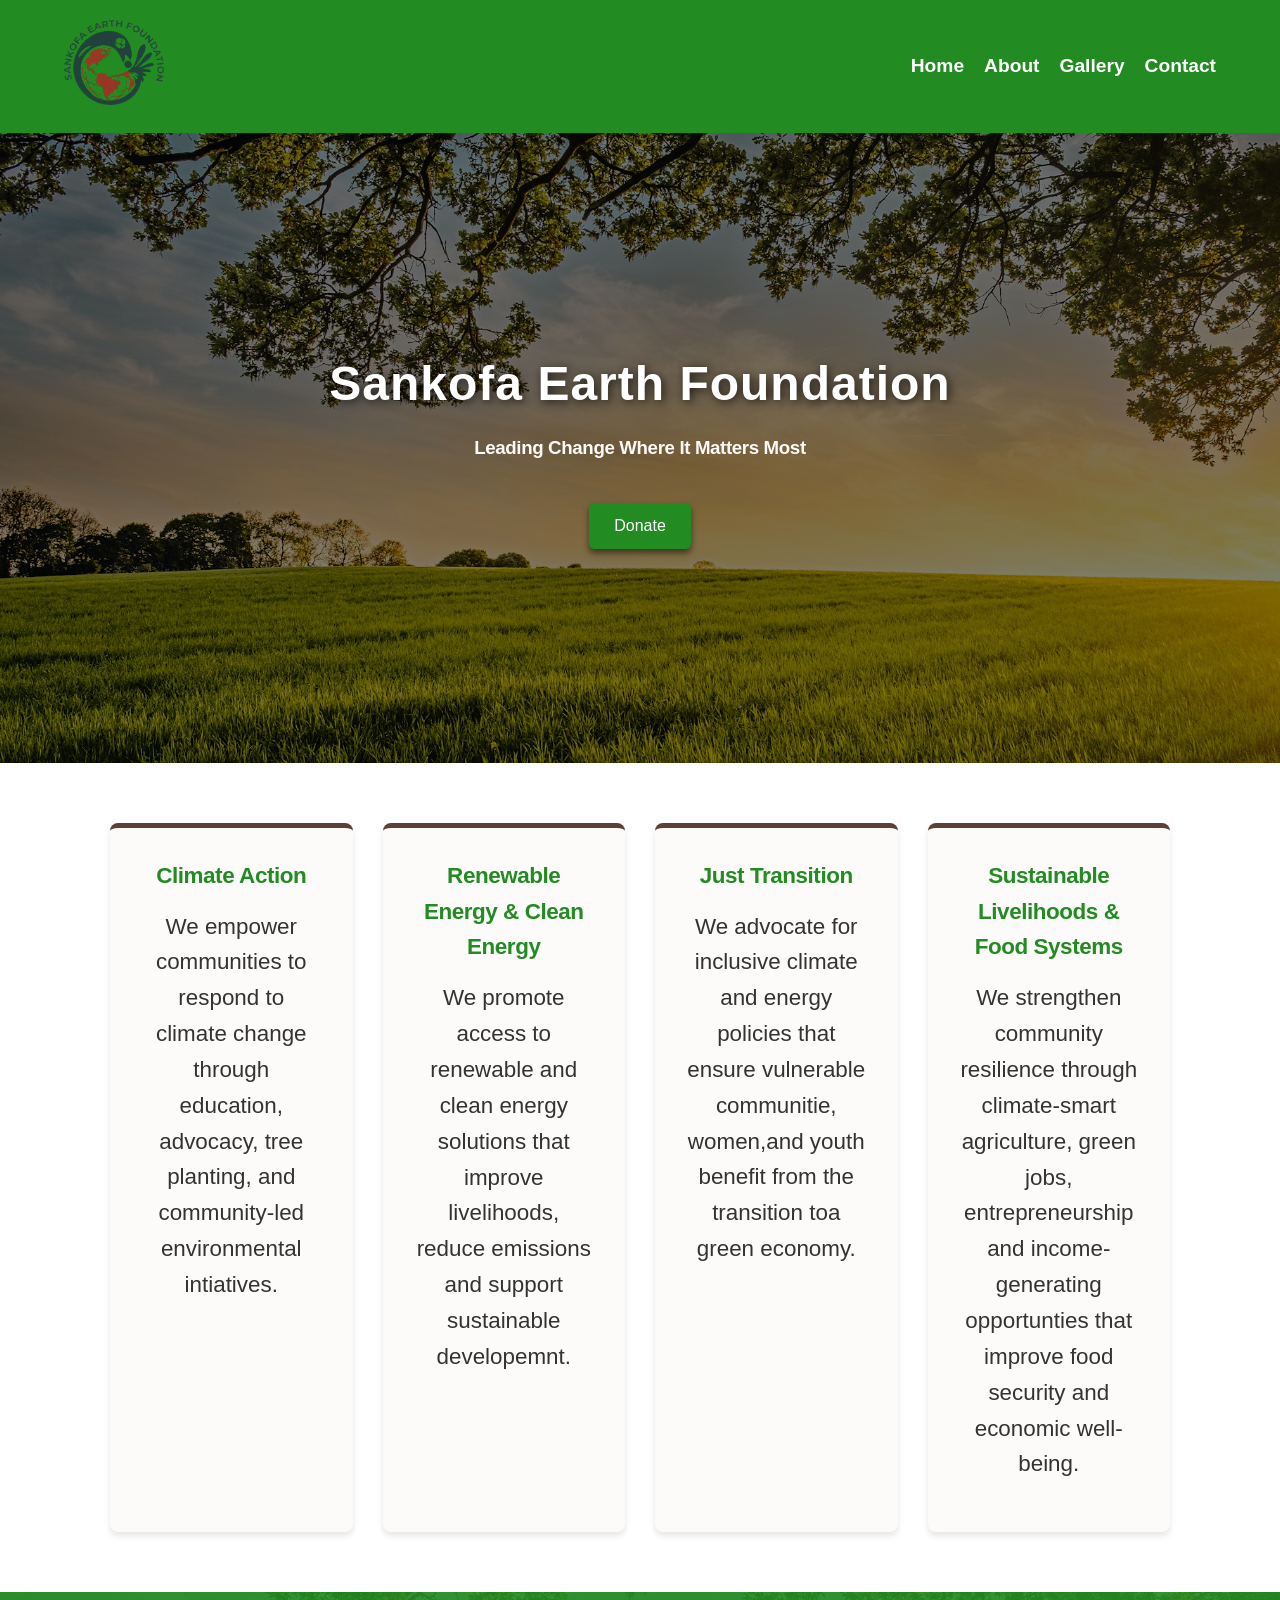
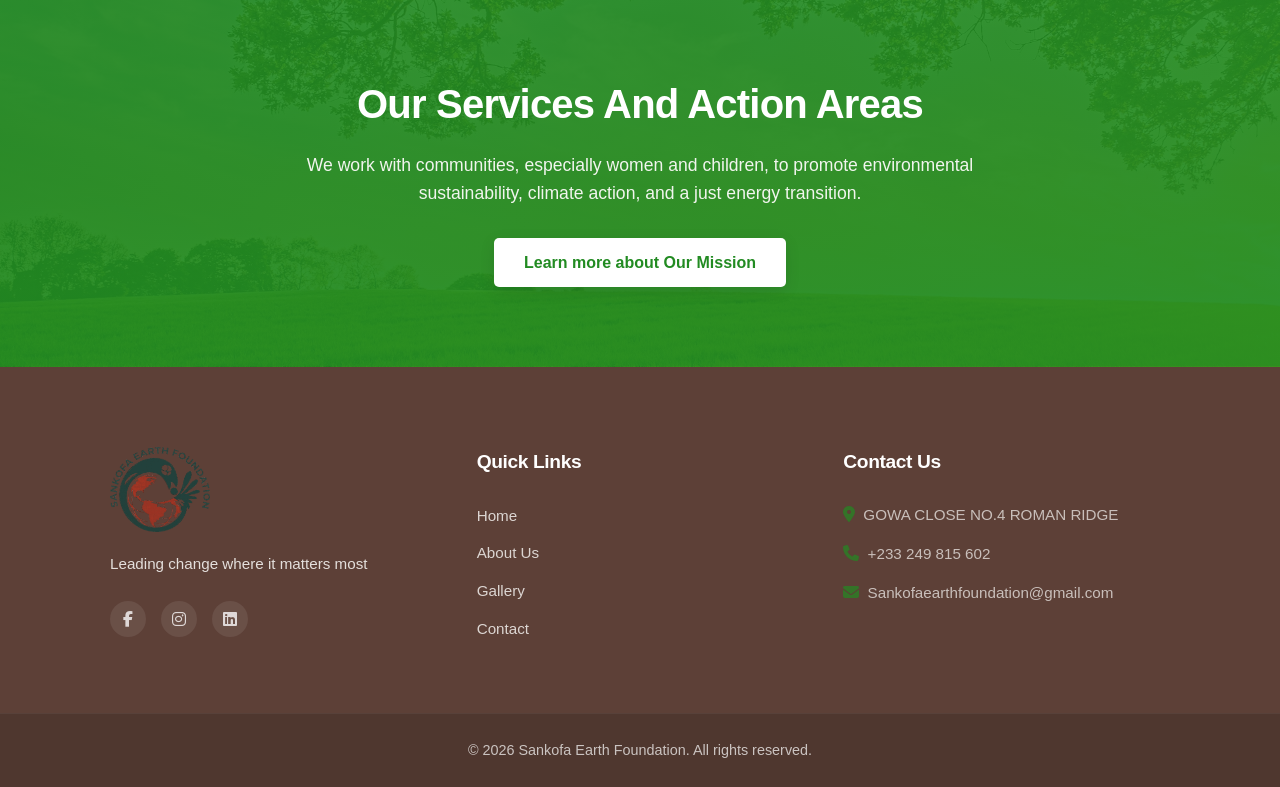
==== commit 08d371bc: "Changed donate button url" ====
--- a/index.html
+++ b/index.html
@@ -34,7 +34,7 @@
 <h1>Sankofa Earth Foundation</h1>
 <h3>Leading Change Where It Matters Most</h3>
 
-<a href="donate.html" class="btn">Donate</a>
+<a href="contact.html" class="btn">Donate</a>
     </div>
 </section>
 
--- a/styles.css
+++ b/styles.css
@@ -306,7 +306,7 @@
 /* Mission & Vision */
 .mission {
     padding: 60px 0;
-    font-size: 1.4rem;
+    font-size: 1.2rem;
     justify-content: center;
     text-align: center;
     background-color: transparent !important;
@@ -355,6 +355,7 @@
 .vision p, .mission p {
     margin-bottom: 1.25rem;
     line-height: 1.6;
+    font-size: 1.4rem;
 }
 
 .vision h3, .mission h3 {
@@ -723,16 +724,23 @@
 /* ==========================================================================
    #11. CONTACT & DONATION FORM SECTIONS
    ========================================================================== */
+
 .split-view {
-    display: flex;
-    gap: 80px;
-    align-items: flex-start;
-    padding: 100px 0;
+    display: grid;
+    grid-template-columns: 1fr 1fr 1.2fr;
+    gap: 50px;
+    align-items: start;
 }
 
 .contact-form, 
 .contact-info {
-    flex: 1;
+    display: flex;
+    flex-direction: column;
+    gap: 18px;
+}
+
+.contact-form h2 {
+    line-height: 1.2;
 }
 
 .contact-form h2, 
@@ -743,23 +751,30 @@
 }
 
 .contact-info p {
-    margin-bottom: 15px;
+    margin-bottom: 20px;
     font-size: 1.1rem;
+    line-height: 1.7;
 }
 
 .contact-info strong {
     color: var(--forest-green);
+}
+
+.contact-form form {
+    display: flex;
+    flex-direction: column;
+    gap: 18px;
 }
 
 .contact-form input, 
 .contact-form textarea {
     width: 100%;
     padding: 15px;
-    margin-bottom: 25px;
-    border: 1px solid #e0e0e0;
-    border-radius: 8px;
+    border: 1px solid #eddd;
+    border-radius: 6px;
     background-color: #f9fbf9;
     font-family: inherit;
+    font-size: 1rem;
     transition: all 0.3s ease;
 }
 
@@ -772,18 +787,40 @@
 }
 
 .contact-form .btn {
-    width: 100%;
-    padding: 15px;
+    width: fit-content;
+    padding: 14px 30px;
     background-color: var(--forest-green);
     color: white;
     border: none;
+    border-radius: 6px;
     cursor: pointer;
-}
-
-.donate-intro {
+    margin-top: 0;
+    align-self: flex-start;
+}
+
+.donate-info {
+    display: flex;
+    flex-direction: column;
+    justify-content: flex-start;
     margin-bottom: 25px;
     color: #555;
     line-height: 1.5;
+}
+
+.donate-info h2 {
+    margin-bottom: 20px;
+    font-size: 1.8rem;
+    color: var(--earth-brown);
+}
+
+.donate-info p {
+    color: var(--dark-text);
+    font-size: 1.2rem;
+}
+
+.donate-sub-title {
+    color: var(--forest-green) !important;
+    font-weight: bolder;
 }
 
 .payment-box {
@@ -1178,6 +1215,38 @@
     }
 }
 
+/* Contact Page */
+
+@media (max-width: 992px){
+
+    .split-view {
+        grid-template-columns: 1fr 1fr;
+    }
+
+    .donate-info {
+        grid-column: 1 / -1;
+    }
+}
+
+@media (max-width:768px){
+
+.split-view {
+    grid-template-columns: 1fr;
+}
+
+    .contact{
+
+        grid-template-columns:1fr;
+        padding:40px 20px;
+    }
+
+    .donate-info{
+
+        grid-column:auto;
+    }
+
+}
+
 /* Small Mobile Views */
 @media (max-width: 600px) {
     .photo-grid {
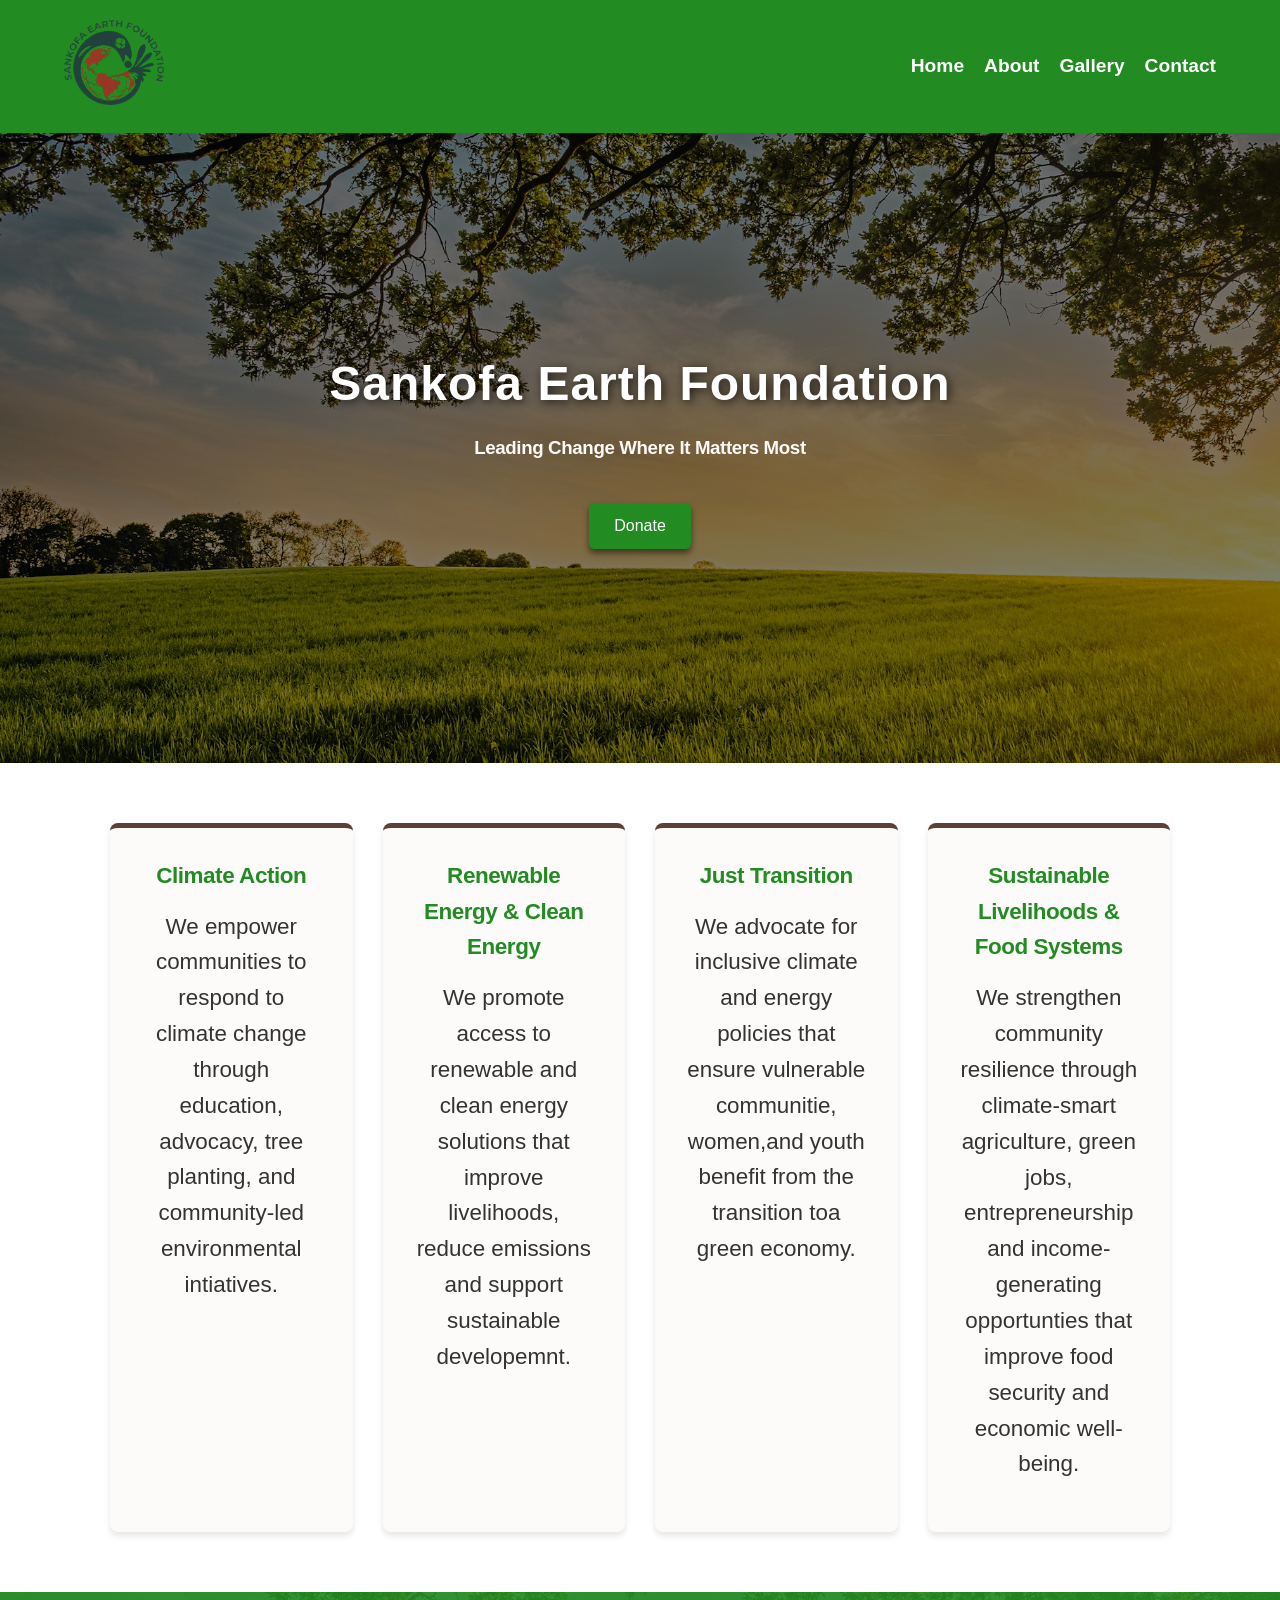
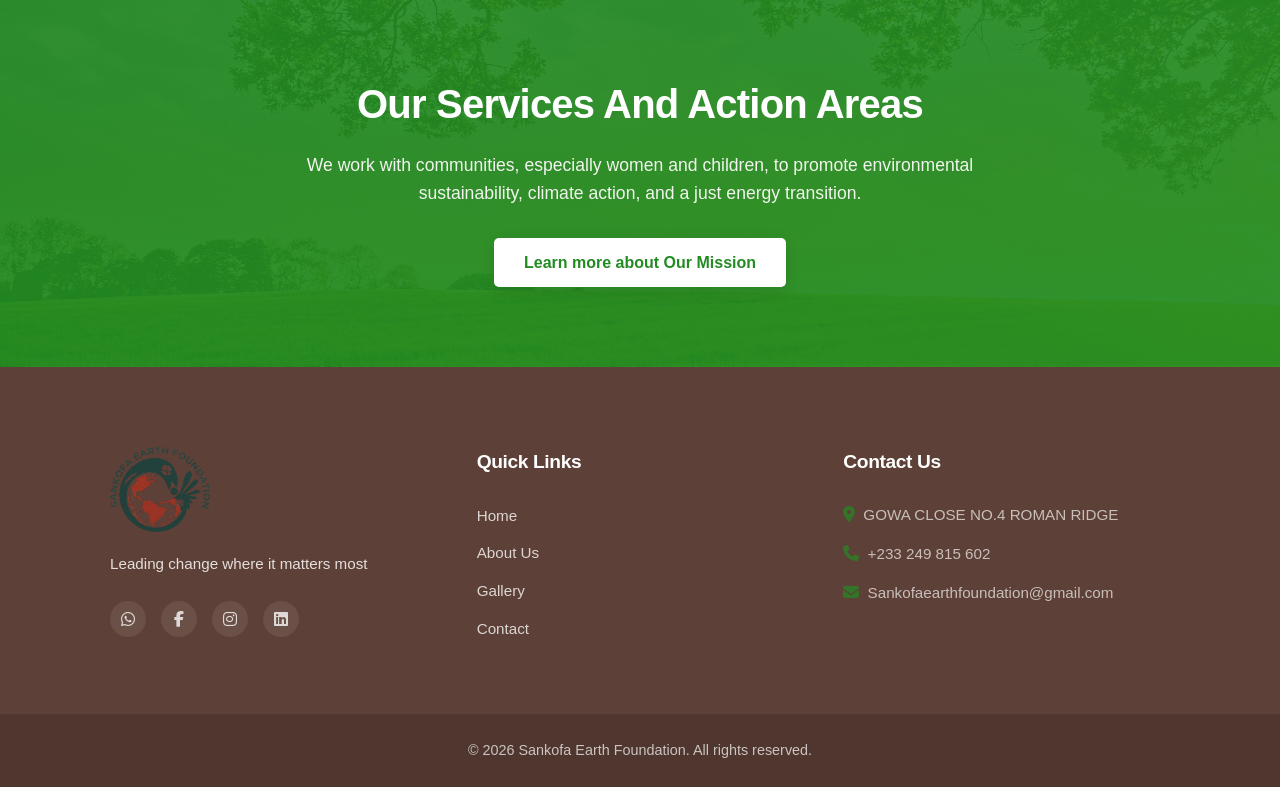
==== commit 65426a8b: "Updated bank details and added whatsapp contact" ====
--- a/index.html
+++ b/index.html
@@ -87,6 +87,7 @@
         Leading change where it matters most
       </p>
       <div class="footer-socials">
+        <a href="https://wa.me/233249815602" class="social-icon"><i class="fa-brands fa-whatsapp"></i></a>
         <a href="https://www.facebook.com/share/17nPXtnWMn/" class="social-icon"><i class="fa-brands fa-facebook-f"></i></a>
         <a href="https://www.instagram.com/p/DZ0XT1hjO1_/?img_index=4&igsh=MW5reG1qZGVjbDJneQ==" class="social-icon"><i class="fa-brands fa-instagram"></i></a>
         <a href="https://www.linkedin.com/company/sankofa-earth-foundation/" class="social-icon"><i class="fa-brands fa-linkedin"></i></a>
--- a/styles.css
+++ b/styles.css
@@ -732,8 +732,14 @@
     align-items: start;
 }
 
+.contact {
+    margin-top: 25px;
+}
+
+
 .contact-form, 
-.contact-info {
+.contact-info,
+.donate-info {
     display: flex;
     flex-direction: column;
     gap: 18px;
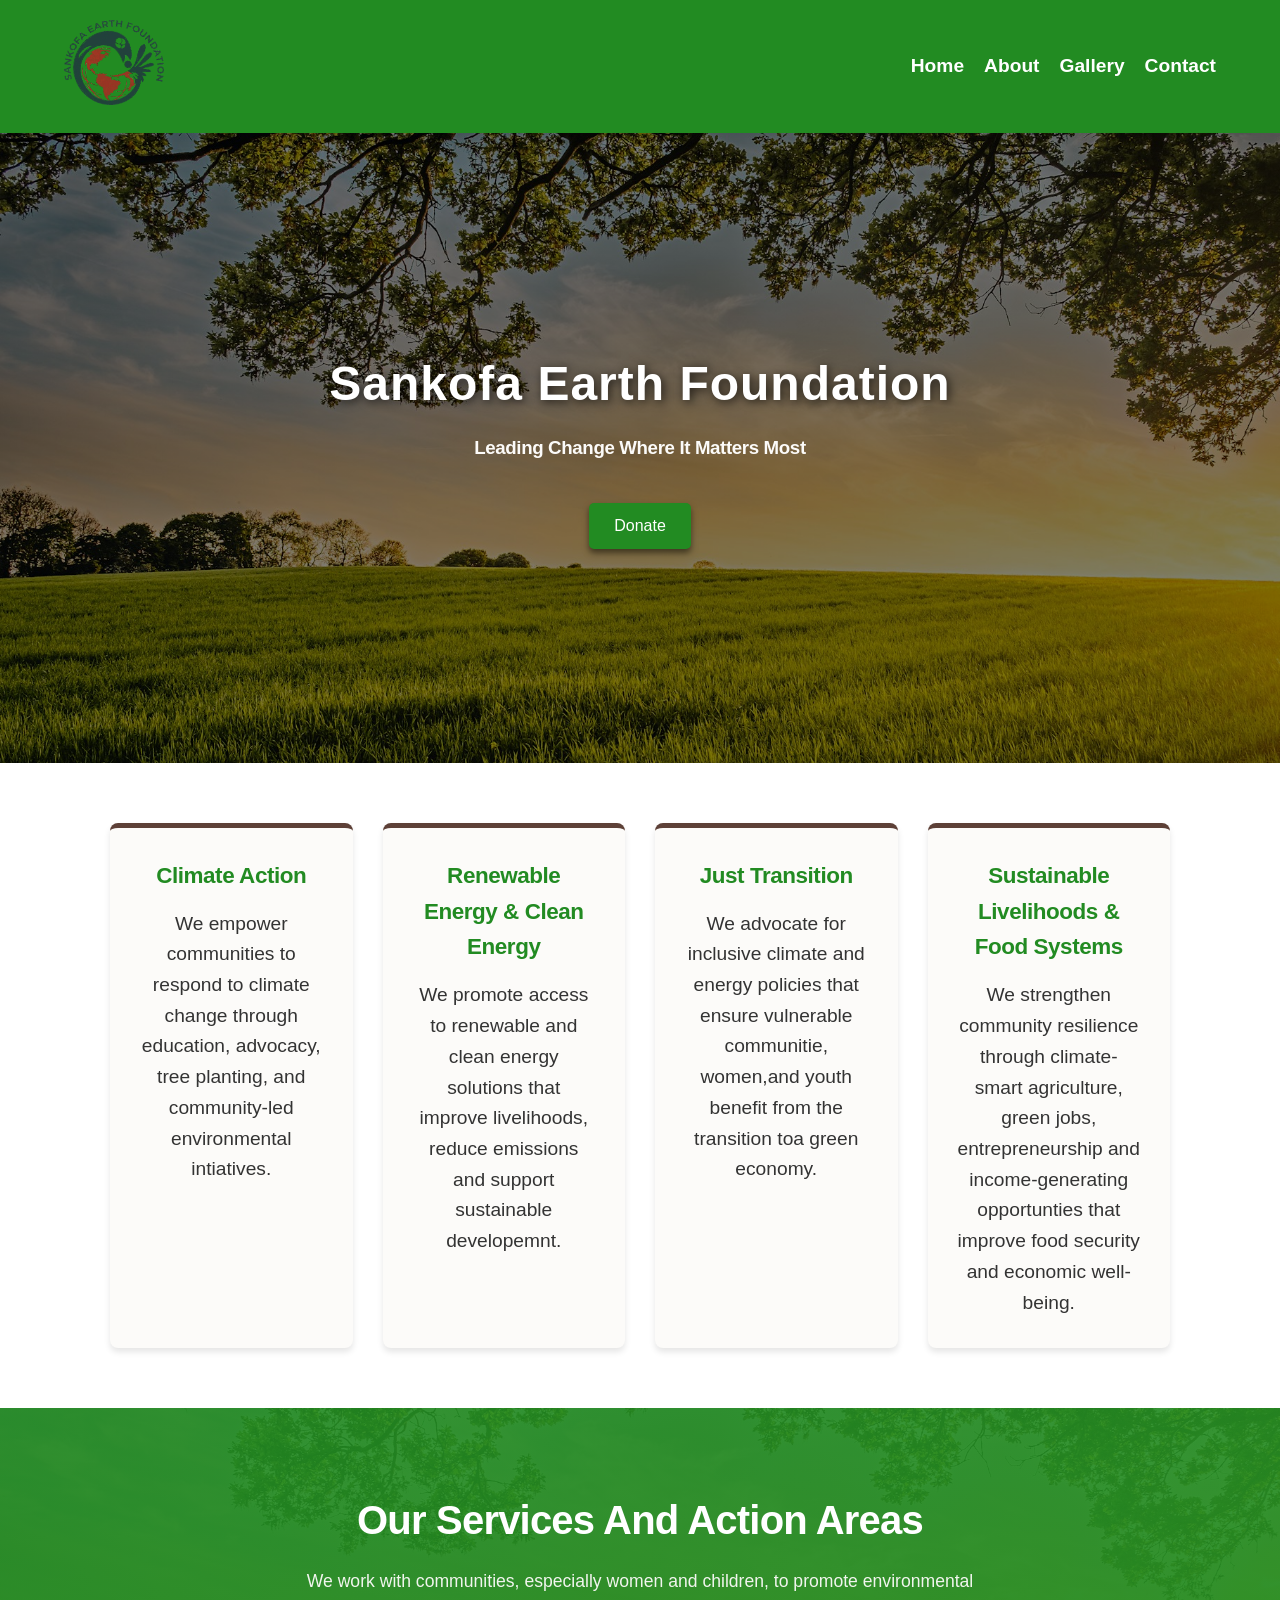
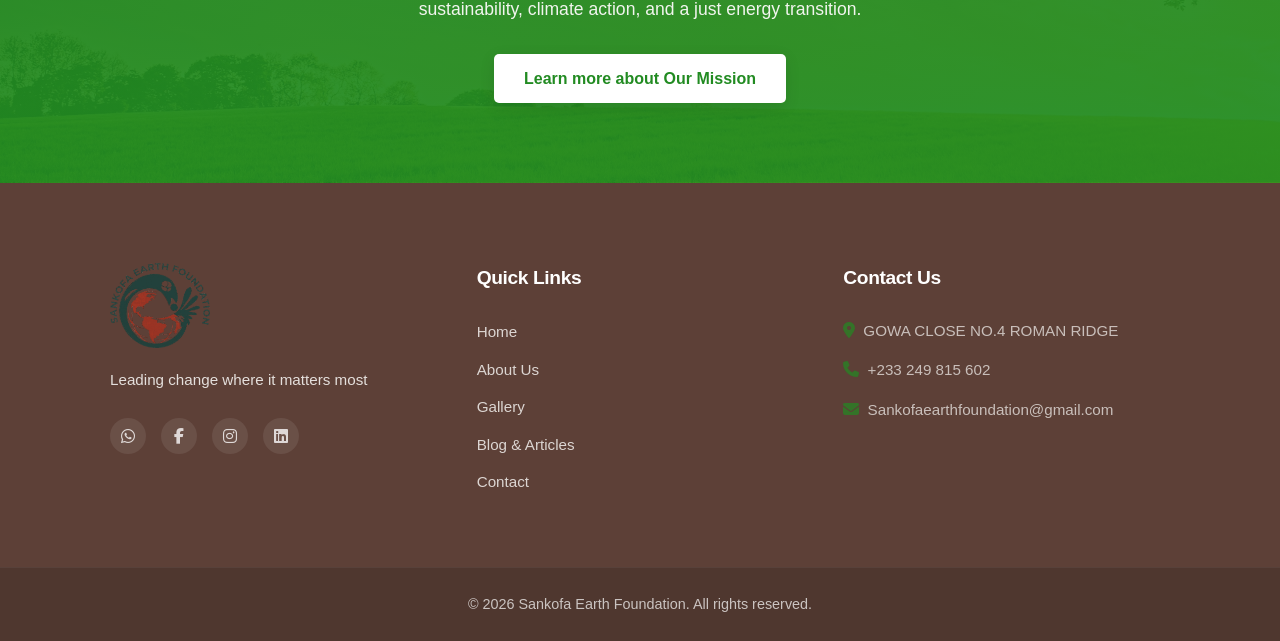
==== commit e59be277: "added a blog site" ====
--- a/index.html
+++ b/index.html
@@ -100,6 +100,7 @@
         <li><a href="index.html">Home</a></li>
         <li><a href="about.html">About Us</a></li>
         <li><a href="gallery.html">Gallery</a></li>
+        <li><a href="https://sankofaearthfoundation.blogspot.com/">Blog & Articles</a></li>
         <li><a href="contact.html">Contact</a></li>
       </ul>
     </div>
--- a/styles.css
+++ b/styles.css
@@ -128,12 +128,16 @@
    ========================================================================== */
 header, 
 .my-site-header {
+    position: sticky;
+    top: 0;
+    z-index: 1000;
     display: flex;
     justify-content: space-between;
     align-items: center;
     padding: 20px 5%;
     background-color: var(--forest-green);
     color: white;
+    box-shadow: 0 4px 12px rgba(0, 0, 0, 0.08);
 }
 
 .my-site-header .logo img {
@@ -244,16 +248,18 @@
 }
 
 .circle-btn {
-    display: inline-flex;
-    align-items: center;
-    justify-content: center;
-    width: 35px;
-    height: 35px;
-    background-color: var(--earth-brown);
-    color: white;
-    border-radius: 50%;
-    text-decoration: none;
-    font-weight: bold;
+   display: inline-flex;
+  align-items: center;
+  justify-content: center;
+  width: 42px;
+  height: 42px;
+  border-radius: 50%;
+  background-color: var(--forest-green);
+  color: var(--off-white);
+  text-decoration: none;
+  font-size: 1.2rem;
+  align-self: flex-start;
+  transition: background-color 0.3s ease, transform 0.3s ease;
 }
 
 
@@ -286,6 +292,10 @@
     background-color: #228B22;
 }
 
+.blog-link {
+    text-decoration: none;
+}
+
 .blog-preview {
     background-color: #ffffff;
     padding: 80px 0;
@@ -293,10 +303,15 @@
 }
 
 .blog-preview-green {
-    background-color: var(--off-white);
+
+    background-image: linear-gradient(rgba(255, 253, 208, 0.88), rgba(253, 253, 208, 0.94)), url('./images/hero-bg.jpg');
+    background-size: cover;
+    background-position: center;
     padding: 80px 0;
     text-align: center;
-    margin-bottom: 0 !important;
+    color: white;
+    width: 100%;
+
 }
 
 
@@ -332,38 +347,61 @@
     color: var(--forest-green);
 }
 
-.vision-container {
-    display: flex;
-    gap: 2.5rem;
+.vision-container { 
+  background-color: #fffff0;
+  padding: 80px 20px;
+
+}
+
+.vision {
+    display: flex;
+    flex-direction: row;
+    flex-wrap: wrap;
+    gap: 40px;
     padding: 0 4rem;
+    border-radius: 12px;
+    font-size: 1.2rem;
     align-items: flex-start;
-    background-color: var(--off-white);
+    text-align: center;
+    padding: 40px;
+    max-width: 1100px;
+    margin: 0 auto;
+}
+
+.vision h2, .mission h2 {
+color: var(--earth-brown);
+  font-size: 2rem;
+  letter-spacing: 1px;
+  margin-bottom: 12px;
+  border-bottom: 2px solid var(--forest-green);
+  display: inline-block;
+  padding-bottom: 4px;
+}
+
+.vision-box p, .mission-box p {
+    font-size: 1.6rem;
+    line-height: 1.6;
+    opacity: 0.95;
+    margin-bottom: 12px;
+}
+
+.vision-box, .mission-box {
+    flex: 1 1 300px;
+    background-color: #ffffff;
+    padding: 30px;
     border-radius: 12px;
-}
-
-.vision-container div {
-    flex: 1;
-}
-
-.vision {
-    font-size: 1.4rem;
-    justify-content: center;
-    text-align: center;
-    padding: 40px;
-}
-
-.vision p, .mission p {
-    margin-bottom: 1.25rem;
-    line-height: 1.6;
-    font-size: 1.4rem;
-}
-
-.vision h3, .mission h3 {
-    color: var(--forest-green);
-    font-weight: bolder;
+    box-shadow: 0 8px 20px rgba(0, 0, 0, 0.05);
 }
 
 /* Concept Grid */
+
+.concepts {
+    background-color: #ffffff;
+    color: var(--off-white);
+    padding: 100px 20px 60px 20px;
+    padding: 80px 20px;
+}
+
 .concept {
     padding: 80px 0;
     background: linear-gradient(to bottom, #f9fbf9, #ffffff);
@@ -371,49 +409,52 @@
 }
 
 .concept-title {
-    font-size: 2.5rem;
-    justify-content: center;
-    text-align: center;
-    color: var(--earth-brown);
-    padding: 80px 0;
-    margin-bottom: 40px;
+    font-size: 2.2rem;
+    text-align: center;
+    color: var(--dark-text);
+    max-width: 700px;
+    margin: 0 auto 50px auto;
 }
 
 .concept-grid {
     display: flex;
     flex-wrap: wrap;
     justify-content: center;
-    gap: 20px;
-    padding: 40px 0;
+    gap: 30px;
 }
 
 .concept-card {
     background: #ffffff;
-    width: 260px;
-    padding: 40px 20px;
     border-radius: 12px;
-    text-align: center;
-    box-shadow: 0 10px 25px rgba(0,0,0,0.8);
-    border: 1px solid #f0f0f0;
-    transition: transform 0.3s ease;
+    padding: 24px;
+    display: flex;
+    flex-direction: column;
+    flex: 1;
+    min-width: 250px;
+    max-width: 320px;
+    box-shadow: 0 10px 25px rgba(0, 0, 0, 0.05);
+    justify-content: space-between;
+    transition: transform 0.3s ease, box-shadow 0.3s ease;
 }
 
 .concept-card:hover {
-    transform: translateY(-5px);
+    transform: translateY(-6px);
     border-color: transparent;
-    box-shadow: 0 10px 20px rgba(0, 0, 0, 0.15);
+    box-shadow: 0 15px 35px rgba(0, 0, 0, 0.1);
 }
 
 .concept-card h3 {
-    color: var(--forest-green);
+    color: var(--dark-text);
     font-size: 1.2rem;
     margin-bottom: 20px;
 }
 
 .concept-icon img {
-    width: 200px;
-    height: auto;
-    margin-bottom: 40px;
+    width: 100%;
+    height: 200px;
+    object-fit: cover;
+    border-radius: 8px;
+    margin-bottom: 20px;
 }
 
 
@@ -733,7 +774,8 @@
 }
 
 .contact {
-    margin-top: 25px;
+    padding-top: 60px;
+    background-color: #fffff0;
 }
 
 
@@ -1090,9 +1132,15 @@
         left: 0;
         width: 100%;
         background-color: var(--forest-green);
+        color: var(--off-white);
+        text-decoration: none;
+        font-weight: 700;
+        font-size: 1.05rem;
+        letter-spacing: 0.5px;
+        padding: 8px 16px;
         max-height: 0;
         overflow: hidden;
-        transition: max-height 0.3s ease-in-out;
+        transition: all 0.3s ease;
         z-index: 100;
     }
 
@@ -1142,8 +1190,7 @@
     .container {
         padding: 0 15px;
     }
-
-    .mission, 
+ 
     .concept, 
     .blog-preview, 
     .blog-preview-green {
@@ -1185,11 +1232,6 @@
     .split-view { 
         flex-direction: column;
         gap: 40px;
-    }
-
-    .vision {
-        font-size: 1.1rem;
-        padding: 20px 10px;
     }
 
     .team-grid {
@@ -1219,6 +1261,17 @@
         height: 320px !important; 
         margin-top: 40px;
     }
+
+    .vision {
+        flex-direction: column;
+        gap: 20px;
+        padding: 0 10px;
+    }
+
+    .vision-box, .mission-box {
+        width: 100%;
+        padding: 20px;
+    }
 }
 
 /* Contact Page */
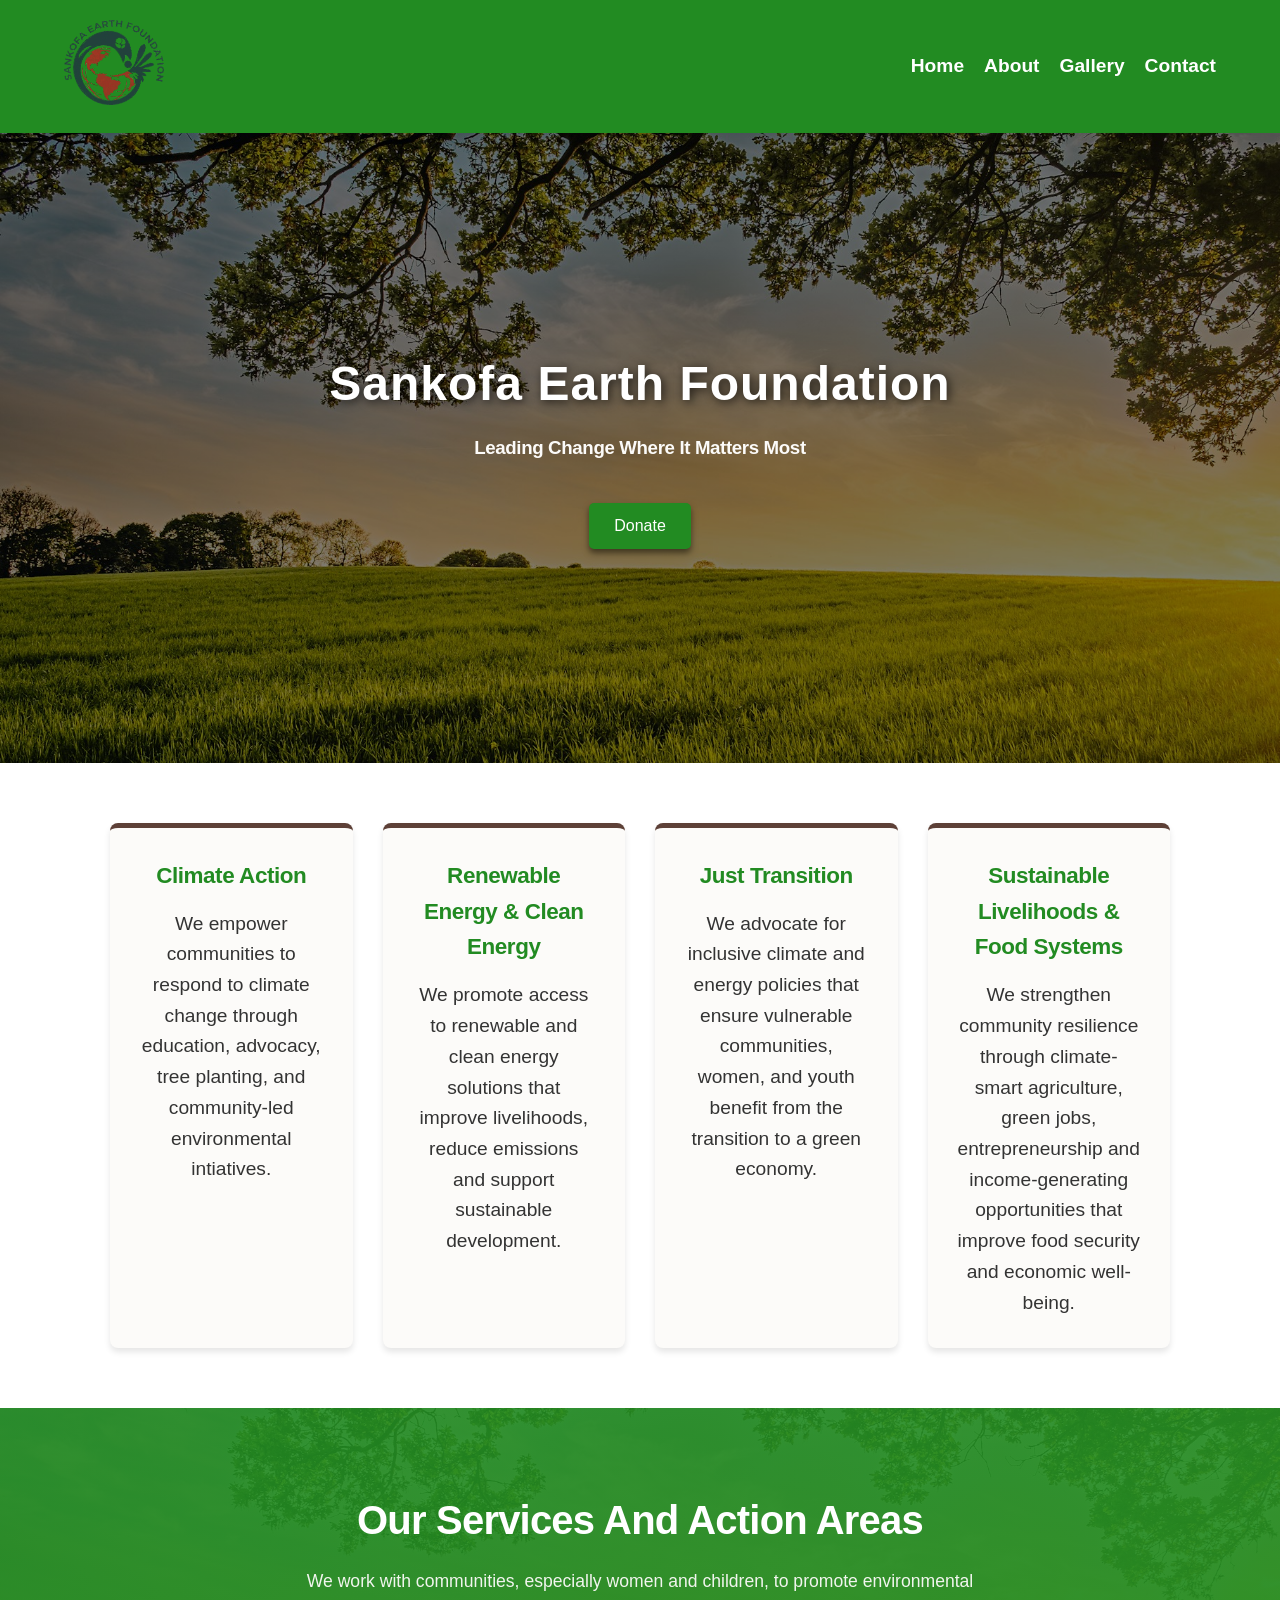
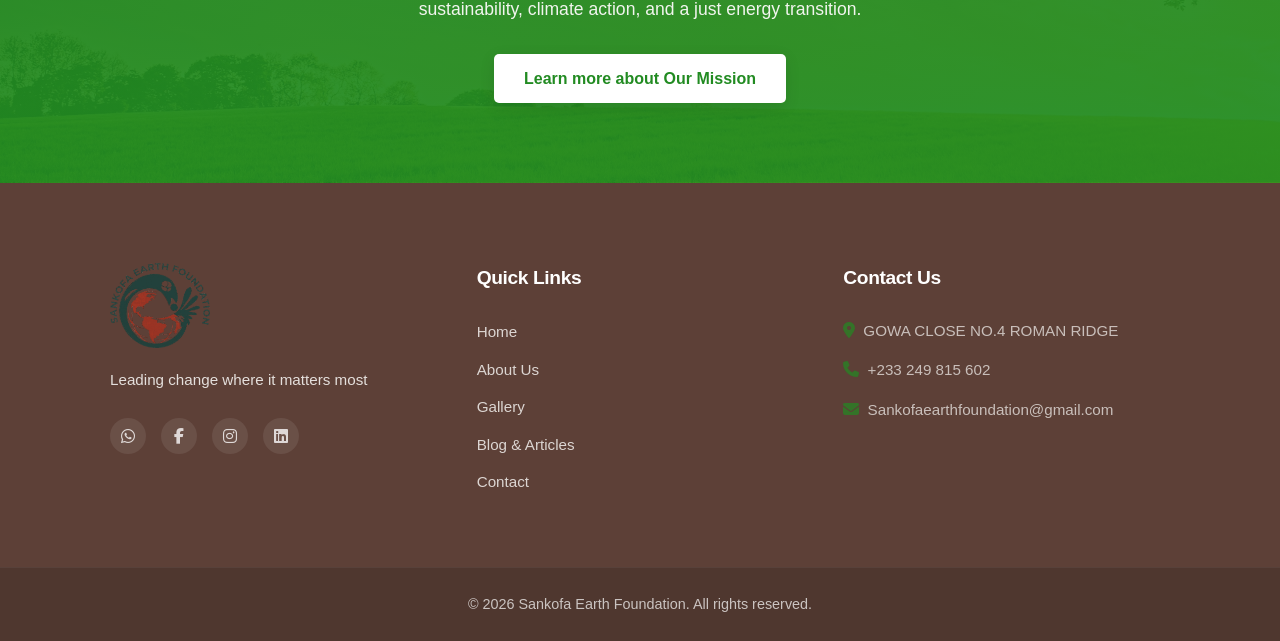
==== commit fdb8b1d8: "fixed some typos on the index.html page" ====
--- a/index.html
+++ b/index.html
@@ -49,17 +49,17 @@
 
 <div class="card">
 <h3>Renewable Energy & Clean Energy</h3>
-<p>We promote access to renewable and clean energy solutions that improve livelihoods, reduce emissions and support sustainable developemnt.</p>
+<p>We promote access to renewable and clean energy solutions that improve livelihoods, reduce emissions and support sustainable development.</p>
 </div>
 
 <div class="card">
     <h3>Just Transition</h3>
-    <p>We advocate for inclusive climate and energy policies that ensure vulnerable communitie, women,and youth benefit from the transition toa green economy.</p>
+    <p>We advocate for inclusive climate and energy policies that ensure vulnerable communities, women, and youth benefit from the transition to a green economy.</p>
 </div>
 
 <div class="card">
     <h3>Sustainable Livelihoods & Food Systems</h3>
-    <p>We strengthen community resilience through climate-smart agriculture, green jobs, entrepreneurship and income-generating opportunties that improve food security and economic well-being.</p>
+    <p>We strengthen community resilience through climate-smart agriculture, green jobs, entrepreneurship and income-generating opportunities that improve food security and economic well-being.</p>
 </div>
 
 </div>
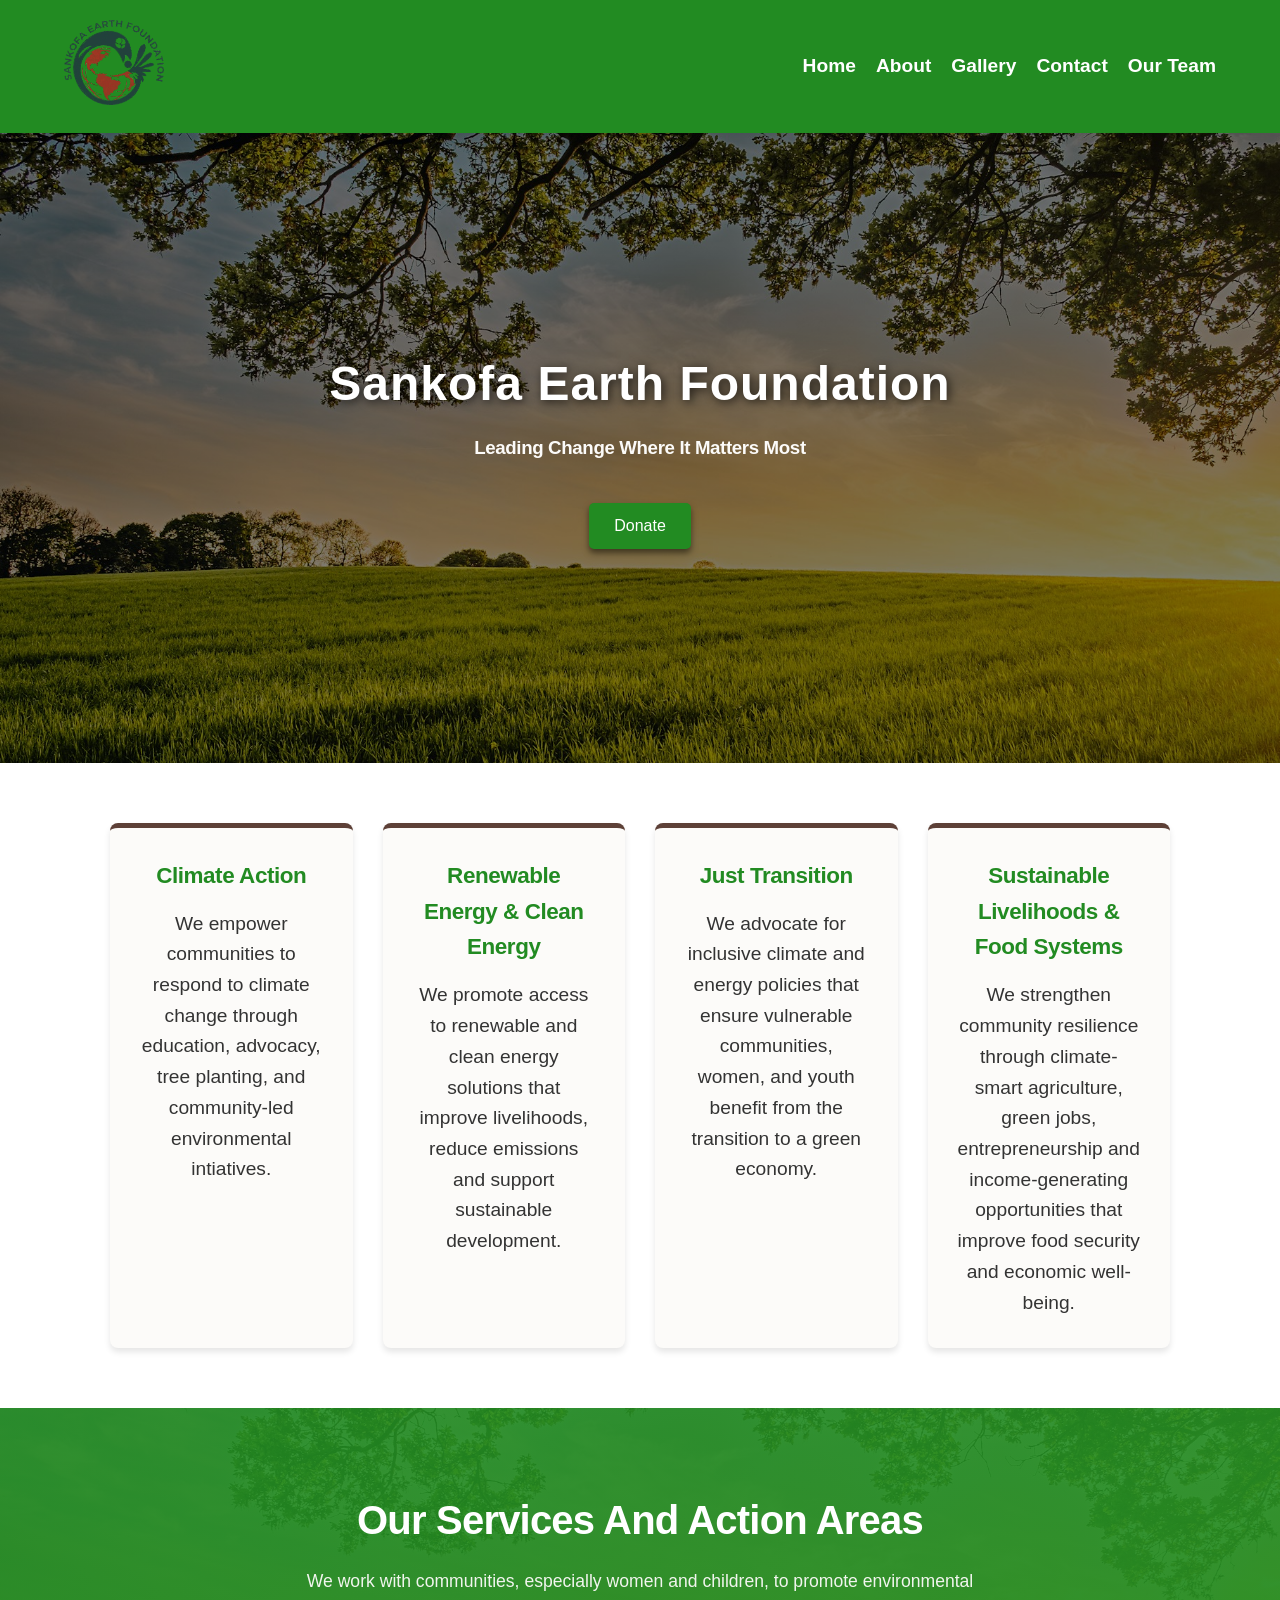
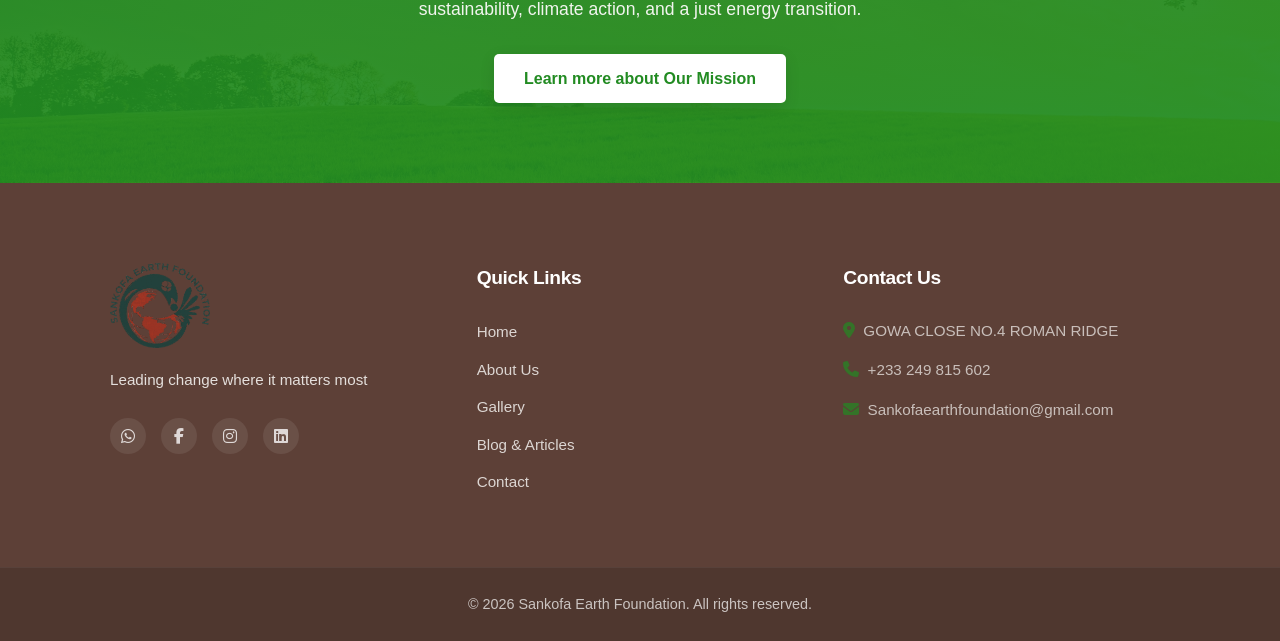
==== commit dd85f5ab: "Added a new our team page" ====
--- a/index.html
+++ b/index.html
@@ -25,6 +25,7 @@
         <li><a href="about.html">About</a></li>
         <li><a href="gallery.html">Gallery</a></li>
         <li><a href="contact.html">Contact</a></li>
+        <li><a href="Our Team.html">Our Team</a></li>
     </ul>
    </nav>
 </header>
--- a/styles.css
+++ b/styles.css
@@ -588,6 +588,116 @@
     transform: translateX(-50%) translateY(0); 
 }
 
+/* Board & Volunteers */
+.slider {
+    max-width: 850px;
+    margin: 20px auto;
+    text-align: center;
+}
+
+.slider input[type="radio"] {
+    display: none;
+}
+
+.board-slider {
+    display: grid;
+}
+
+.board-card-1, .board-card-2, .board-card-3 {
+    grid-area: 1/1;
+    display: grid;
+    grid-template-columns: 1fr auto;
+    align-items: center;
+    gap: 2.5rem;
+    background: #f7f4f0;
+    border-radius: 20px;
+    padding: 6rem 5rem;
+    opacity: 0;
+    transition: opacity 0.4s ease;
+    text-align: left;
+    pointer-events: none;
+    min-height: 380px;
+    position: relative;
+}
+
+.badge {
+    font-weight: 900;
+    color: #d97706;
+    font-size: 1rem;
+    text-transform: uppercase;
+}
+
+.board-bio {
+    margin: 0.5rem 0;
+    font-size: 1rem;
+}
+
+.board-card-1 h3, .board-card-2 h3, .board-card-3 h3 {
+    margin: 0;
+    font-size: 1.2rem;
+    color: var(--dark-text);
+}
+
+.board-role {
+    margin: 0;
+    color: #666;
+    font-size: 1rem;
+    font-weight: 800;
+}
+
+.profile-img {
+    width: 240px;
+    aspect-ratio: 1;
+    object-fit: cover;
+    border-radius: 50%;
+    border: 4px solid #fff;
+}
+
+/* Radio toggle logic for the 3 cards */
+#card1:checked ~ .board-slider .board-card-1,
+#card2:checked ~ .board-slider .board-card-2,
+#card3:checked ~ .board-slider .board-card-3
+{
+    opacity: 1;
+    pointer-events: auto;
+}
+
+/* Side Arrow Buttons */
+.arrow {
+    position: absolute;
+    top: 50%;
+    transform: translateY(-50%);
+    width: 44px;
+    height: 44px;
+    background: #ffffff;
+    color: #333333;
+    border-radius: 50%;
+    display: flex;
+    align-items: center;
+    justify-content: center;
+    font-size: 1.1rem;
+    cursor: pointer;
+    box-shadow: 0 4px 12px rgba(0, 0, 0, 0.12);
+    transition: background-color 0.2s ease, transform 0.2s ease;
+    user-select: none;
+    z-index: 10;
+}
+
+.arrow:hover {
+    background-color: #d97706;
+    color: #ffffff;
+    transform: translateY(-50%) scale(1.1);
+}
+
+/* Position Left & Right Buttons over card edges */
+.arrow-prev {
+    left: -22px; 
+}
+
+.arrow-next {
+    right: -22px;
+}
+
 
 /* ==========================================================================
    #10. GALLERY & MEDIA SECTIONS
@@ -1272,6 +1382,41 @@
         width: 100%;
         padding: 20px;
     }
+
+    .slider {
+        width: 100%;
+        margin: 10px auto;
+    }
+
+    .board-card-1,
+    .board-card-2,
+    .board-card-3 {
+        grid-template-columns: 1fr;
+        gap: 1.5rem;
+        padding: 3.5rem 1.5rem 2.5rem 1.5rem;
+        min-height: auto;
+        text-align: center;
+    }
+
+    .profile-img {
+        width: 150px;
+        margin: 0 auto;
+        grid-row: 1;
+    }
+
+    .arrow {
+        width: 36px;
+        height: 36px;
+        font-size: 0.9rem;
+    }
+
+    .arrow-prev {
+        left: 5px;
+    }
+
+    .arrow-next {
+        right: 5px;
+    }
 }
 
 /* Contact Page */
